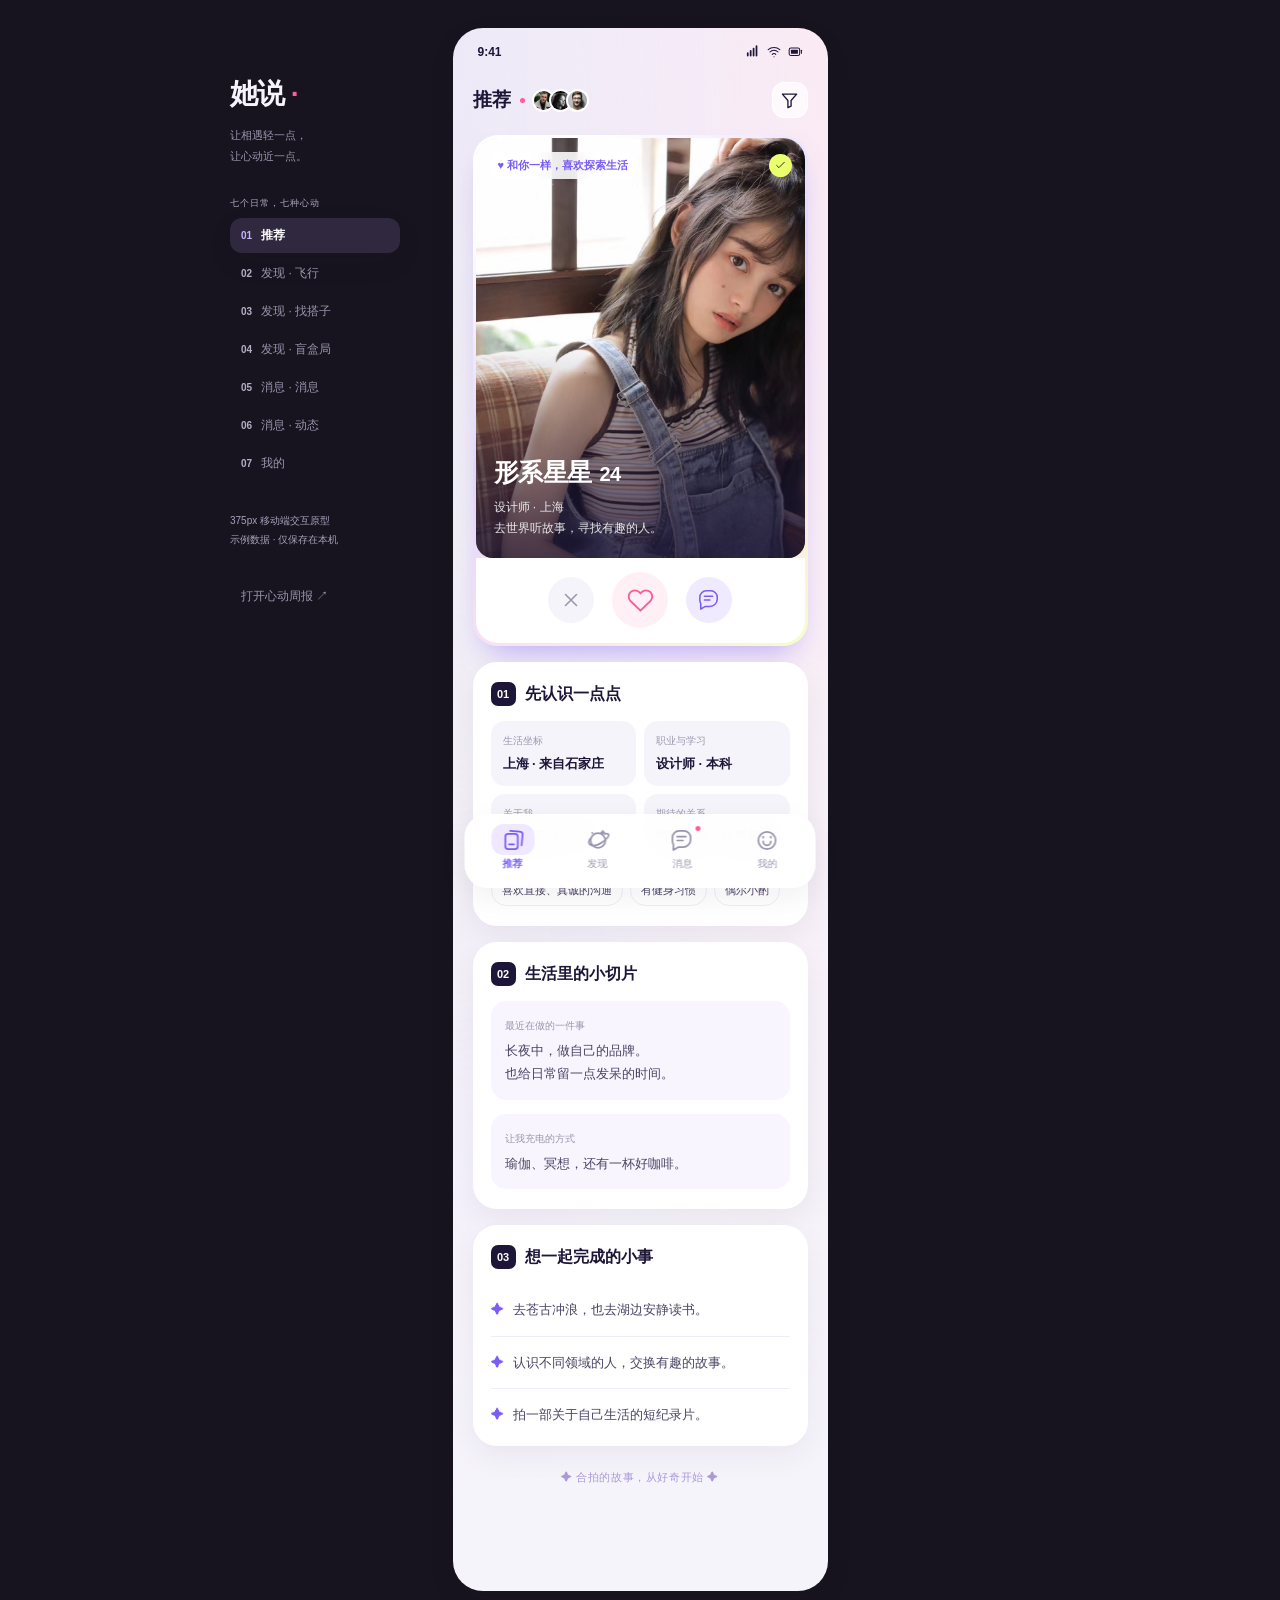
==== index.html @ 9993cf1d "Publish Tashuo mobile demo" ====
<!doctype html>
<html lang="zh-CN">
<head>
<meta charset="utf-8"><meta name="viewport" content="width=device-width, initial-scale=1, viewport-fit=cover"><meta name="theme-color" content="#f6f4fb"><meta name="description" content="她说：让相遇轻一点，让心动近一点。七个移动端页面交互原型。"><title>她说 · 推荐</title>
<style>
:root{--ink:#1d1638;--ink-2:#4a4363;--sub:#9a95ad;--line:#efedf5;--brand:#7b5cf5;--pink:#ff5c9a;--lemon:#eaff6e;--soft:#f6f4fb;--grad:linear-gradient(120deg,#7b5cf5 0%,#b45cf0 45%,#ff5c9a 100%);--number:"SF Pro Display","Helvetica Neue","Avenir Next",sans-serif;--shadow:0 10px 30px rgba(29,22,56,.06)}
*{box-sizing:border-box}[hidden]{display:none!important}html{scroll-behavior:smooth}body{margin:0;background:#17141f;color:var(--ink);font-family:-apple-system,BlinkMacSystemFont,"PingFang SC",sans-serif;-webkit-font-smoothing:antialiased}button,a,input,textarea,select{-webkit-tap-highlight-color:transparent}button,input,textarea,select{font:inherit}button,a{touch-action:manipulation}button{cursor:pointer;color:inherit}button{border:0;background:none;padding:0}a{color:inherit;text-decoration:none}button:focus-visible,a:focus-visible,summary:focus-visible{outline:3px solid #bdaaff;outline-offset:4px}input:focus,textarea:focus,select:focus{outline:2px solid #cabbff;outline-offset:2px}svg{display:block}.icon{width:22px;height:22px;fill:none;stroke:currentColor;stroke-width:1.7;stroke-linecap:round;stroke-linejoin:round;flex-shrink:0}.phone{position:relative;width:100%;max-width:375px;min-height:100dvh;margin:auto;background:radial-gradient(ellipse at 0 0,#e9dfff99,transparent 360px),radial-gradient(ellipse at 100% 2%,#ffe0eb80,transparent 340px),radial-gradient(ellipse at 0 260px,#f3ffca59,transparent 240px),var(--soft);padding-bottom:100px;overflow:clip}.statusbar{display:flex;justify-content:space-between;padding:17px 25px 12px;align-items:center;font:700 12px var(--number)}.status-icons{display:flex;align-items:center;gap:5px}.status-icons .icon{width:16px;height:14px;stroke-width:1.8}.topbar{min-height:64px;display:flex;align-items:center;justify-content:space-between;padding:7px 20px 13px;gap:12px}.top-title{font-size:19px;font-weight:800;display:flex;gap:9px;align-items:center}.top-title .dot{width:5px;height:5px;background:var(--pink);border-radius:50%}.icon-button{display:grid;place-items:center;flex:0 0 36px;width:36px;height:36px;background:#ffffffb3;border:1px solid white;border-radius:12px}.icon-button .icon{width:19px;height:19px}.avatar-stack{display:flex;margin-left:4px}.avatar-stack .photo{width:23px;height:23px;border:2px solid white;border-radius:50%;margin-left:-6px}.photo{display:block;overflow:hidden;flex-shrink:0;background:#eee8f6}.photo>svg{width:100%;height:100%}.section{margin:0 20px 16px;background:#fff;border-radius:24px;padding:20px 18px;box-shadow:var(--shadow)}.section.flush{padding:0;overflow:hidden}.small-title{font-size:13px;font-weight:700;margin:0}.section-title{font-size:19px;line-height:1.4;font-weight:800;margin:0}.body-text{font-size:14px;line-height:1.8;color:var(--ink-2);margin:0}.muted{color:var(--sub)}.subtext{font-size:12px;line-height:1.7;color:var(--sub);margin:5px 0 0}.tiny{font-size:11px;color:var(--sub);line-height:1.6}.row{display:flex;align-items:center;gap:10px}.between{display:flex;align-items:center;justify-content:space-between;gap:10px}.vstack{display:flex;flex-direction:column;gap:8px}.grow{flex:1;min-width:0}.pill{display:inline-flex;align-items:center;gap:5px;font-size:11px;line-height:1.5;border-radius:20px;padding:5px 9px;background:#f0eaff;color:var(--brand);white-space:nowrap}.pill.pink{color:#dc508c;background:#fff0f6}.pill.lemon{background:var(--lemon);color:var(--ink);font-weight:700}.pill .icon{width:12px;height:12px}.white-pill{color:white;background:#ffffff30;border:1px solid #ffffff55;backdrop-filter:blur(12px)}.sticker{display:inline-block;transform:rotate(-3deg);padding:8px 11px;background:var(--lemon);border-radius:12px;font-size:14px;font-weight:800;box-shadow:2px 3px 0 var(--ink)}.sticker b{color:var(--brand);margin-right:4px}.grad-text{background:var(--grad);background-clip:text;-webkit-background-clip:text;color:transparent}.primary{display:flex;align-items:center;justify-content:center;gap:8px;background:var(--ink);color:white;border-radius:28px;font-size:14px;font-weight:700;padding:14px 18px;min-height:48px;width:100%}.primary .icon{width:18px;height:18px}.secondary{display:flex;align-items:center;justify-content:center;gap:6px;border-radius:24px;background:var(--soft);padding:11px 15px;font-size:12px;font-weight:700;min-height:40px}.secondary.purple{color:var(--brand);background:#f0eaff}.text-action{font-size:12px;color:var(--brand);font-weight:700;display:inline-flex;align-items:center;gap:4px}.text-action .icon{width:14px;height:14px}.closing{text-align:center;color:#aa98d9;font-size:11px;letter-spacing:.6px;margin:24px 20px 6px}.bottom-nav{position:fixed;bottom:0;left:50%;transform:translateX(-50%);width:min(100%,375px);z-index:20;display:flex;align-items:center;background:#fffffff2;backdrop-filter:blur(18px);border-top:1px solid #ffffff;box-shadow:0 10px 30px rgba(29,22,56,.06);padding:9px 12px max(14px,env(safe-area-inset-bottom));height:80px}.nav-item{position:relative;flex:1;display:flex;flex-direction:column;align-items:center;gap:5px;font-size:10px;color:var(--sub);padding:6px 8px}.nav-item .icon{width:23px;height:23px;stroke-width:1.8}.nav-item.active{color:var(--brand);font-weight:700}.nav-item.active:before{content:"";position:absolute;width:43px;height:31px;top:1px;border-radius:12px;background:#efe8ff;z-index:-1}.nav-item .notification{position:absolute;right:24px;top:3px;width:5px;height:5px;background:var(--pink);border-radius:50%}.tabs{display:flex;gap:23px;align-items:center}.tab{position:relative;color:var(--sub);font-size:17px;font-weight:700;padding:9px 0 13px;white-space:nowrap}.tab.active{color:var(--ink);font-weight:800}.tab.active:after{content:"";position:absolute;bottom:4px;left:50%;transform:translateX(-50%);height:3px;width:15px;background:var(--brand);border-radius:5px}.intro-copy{padding:4px 20px 20px}.intro-copy h1{font-size:26px;line-height:1.5;letter-spacing:-.6px;margin:0;font-weight:800}.intro-copy p{font-size:12px;line-height:1.7;color:var(--sub);margin:8px 0 0}.num{font-family:var(--number);font-weight:900;letter-spacing:-1px}.section-heading{display:flex;gap:9px;align-items:center;margin-bottom:15px}.number{font:800 11px/24px var(--number);width:25px;height:24px;background:var(--ink);border-radius:7px;color:#fff;text-align:center}.section-heading h2{font-size:16px;font-weight:800;margin:0}.chips{display:flex;flex-wrap:wrap;gap:7px}.chip{font-size:11px;color:var(--ink-2);border:1px solid var(--line);border-radius:20px;padding:7px 10px;background:#fff}.chip.active{background:var(--ink);color:#fff;border-color:var(--ink)}.chips.filter{margin:0 20px 16px;flex-wrap:nowrap}.chips.filter .chip{flex:1;text-align:center;padding:8px 7px}.labeled-divider{height:1px;background:var(--line);margin:17px 0}.rail{display:none}.empty{padding:30px 14px;text-align:center;color:var(--sub);font-size:13px;line-height:1.8}.toast{position:fixed;bottom:100px;left:50%;transform:translateX(-50%);background:var(--ink);color:#fff;border-radius:22px;padding:12px 20px;font-size:12px;max-width:330px;z-index:100;box-shadow:var(--shadow)}
/* 推荐 */
.recommend-card{padding:3px;margin:0 20px 16px;border-radius:25px;background:linear-gradient(145deg,#fff 12%,#e0d5ff 45%,#ffe4ee 75%,#f4ffc6);box-shadow:0 16px 30px -14px rgba(123,92,245,.55)}.recommend-photo{position:relative;height:420px;border-radius:22px 22px 17px 17px;overflow:hidden}.recommend-photo>.photo{width:100%;height:100%}.recommend-photo:after{content:"";position:absolute;inset:48% 0 0;background:linear-gradient(transparent,rgba(29,22,56,.78));pointer-events:none}.photo-labels{position:absolute;top:14px;left:13px;right:13px;display:flex;align-items:center;justify-content:space-between;z-index:1}.photo-labels .pill{background:#ffffffd9;color:var(--brand);backdrop-filter:blur(12px);font-weight:700}.photo-labels .verified{display:grid;place-items:center;width:23px;height:23px;background:var(--lemon);color:var(--ink);border-radius:50%}.verified .icon{width:13px;height:13px}.recommend-info{position:absolute;left:18px;right:18px;bottom:18px;z-index:1;color:#fff}.recommend-info h1{font-size:25px;line-height:1.4;margin:0 0 7px;font-weight:800;letter-spacing:-.5px}.recommend-info h1 small{font:700 20px var(--number);margin-left:8px}.recommend-info p{font-size:12px;line-height:1.8;margin:0;color:#ffffffe0}.recommend-actions{padding:14px 22px 15px;background:#fff;border-radius:0 0 22px 22px;display:flex;justify-content:center;align-items:center;gap:18px}.round-action{width:46px;height:46px;display:grid;place-items:center;border-radius:50%;background:var(--soft);color:var(--sub)}.round-action.heart{width:56px;height:56px;background:#fff0f6;color:var(--pink)}.round-action.heart .icon{width:27px;height:27px}.round-action.like{background:#f0eaff;color:var(--brand)}.round-action[aria-pressed=true]{background:var(--pink);color:#fff}.facts{display:grid;grid-template-columns:repeat(2,1fr);gap:8px}.fact{background:var(--soft);border-radius:14px;padding:13px 12px}.fact label{display:block;color:var(--sub);font-size:10px;margin-bottom:6px}.fact strong{font-size:13px;font-weight:700}.tags-block{margin-top:16px}.prompt-line{margin-top:14px;padding:14px;border-radius:15px;background:#f8f5ff}.prompt-line small{font-size:10px;color:var(--sub)}.prompt-line p{font-size:13px;line-height:1.8;color:var(--ink-2);margin:6px 0 0}.wish{padding:14px 0;border-bottom:1px solid var(--line);font-size:13px;color:var(--ink-2);display:flex;gap:9px;line-height:1.8}.wish:last-child{border:0;padding-bottom:0}.wish>span{color:var(--brand)}
/* 飞行 */
.flight-intro{padding-top:8px}.flight-intro .sticker{font-size:12px;padding:7px 10px;margin-bottom:17px}.flight-stage{position:relative;height:330px;margin:0 20px 18px;border-radius:26px;overflow:hidden;background:radial-gradient(at 50% 35%,#fff8,transparent 60%),linear-gradient(135deg,#eeebff,#f9f0f8 65%,#f2f7e6)}.flight-map{position:absolute;inset:0;width:100%;height:100%;opacity:.8}.flight-stage:after{content:"";position:absolute;inset:0;background:linear-gradient(transparent 70%,#f5f0fb);pointer-events:none}.map-caption{position:absolute;bottom:12px;left:15px;font-size:9px;letter-spacing:1px;color:#b3a6c8;z-index:1}.orbit{position:absolute;width:220px;height:220px;border-radius:50%;border:1px solid #fff;left:50%;top:50%;transform:translate(-50%,-50%)}.orbit.two{width:150px;height:150px;border:1px dashed #c5b6ec}.orbit.three{width:280px;height:280px;border-color:#ffffff7d}.plane-center{position:absolute;left:50%;top:50%;transform:translate(-50%,-50%) rotate(-9deg);width:66px;height:66px;border-radius:22px;background:white;box-shadow:var(--shadow);display:grid;place-items:center;color:var(--brand);z-index:2}.plane-center .icon{width:32px;height:32px;stroke-width:1.5}.map-person{position:absolute;z-index:3;display:flex;align-items:center;gap:6px;background:#ffffffe6;border:2px solid #fff;border-radius:30px;padding:3px 10px 3px 3px;box-shadow:var(--shadow)}.map-person .photo{width:35px;height:35px;border-radius:50%}.map-person span{font-size:10px;color:var(--ink-2)}.map-person.one{top:42px;left:29px;transform:rotate(-5deg)}.map-person.two{right:16px;top:128px;transform:rotate(4deg)}.map-person.three{left:25px;bottom:45px;transform:rotate(-3deg)}.cloud{position:absolute;width:75px;height:26px;border-radius:50%;background:#ffffff70;filter:blur(8px)}.flight-invite{padding:20px}.flight-invite .route{display:flex;align-items:center;justify-content:space-between;margin-bottom:17px}.route small{display:block;font-size:10px;color:var(--sub);margin-bottom:6px}.route strong{font-size:14px;font-weight:700}.route>.icon{color:#b6a2e1;width:29px;height:29px}.flight-note{text-align:center;font-size:10px;color:var(--sub);margin-top:11px}.flight-stage.flying .orbit{animation:radar 1.6s infinite}.flight-stage.flying .plane-center{animation:float 1s infinite alternate}.inline-icon{background:#f1ecff;border-radius:13px;width:40px;height:40px;display:grid;place-items:center;color:var(--brand);flex-shrink:0}.inline-icon .icon{width:21px;height:21px}
/* 搭子与动态 */
.mini-filter{margin:0 20px 20px;display:flex;align-items:center;justify-content:space-between}.segmented{background:#eae5f2;padding:3px;display:flex;gap:2px;border-radius:11px}.segmented button{font-size:11px;color:var(--sub);padding:6px 13px;border-radius:8px}.segmented button.active{background:white;color:var(--ink);font-weight:700}.post-header{display:flex;align-items:center;gap:9px}.avatar{width:36px;height:36px;border-radius:12px}.post-header strong{display:block;font-size:13px;line-height:1.5;font-weight:700}.post-header small{font-size:10px;color:var(--sub);line-height:1.6}.more{color:var(--sub);padding:7px;letter-spacing:2px;font-size:15px}.post-title{font-size:15px;line-height:1.7;font-weight:800;margin:17px 0 8px;letter-spacing:-.1px}.post-copy{font-size:13px;line-height:1.8;color:var(--ink-2);margin:0 0 13px}.post-visual{width:100%;height:231px;border-radius:17px;overflow:hidden;position:relative;background:#eee}.post-visual>.photo{height:100%;width:100%}.post-visual .pill{position:absolute;left:11px;top:11px;background:#ffffffde;color:var(--ink-2);font-size:10px;backdrop-filter:blur(10px)}.post-meta{display:flex;align-items:center;gap:6px;margin-top:13px;font-size:10px;color:var(--sub)}.post-meta .icon{width:12px;height:12px}.post-actions{display:flex;align-items:center;gap:13px;margin-top:15px;padding-top:13px;border-top:1px solid var(--line)}.post-actions .location{font-size:10px;color:var(--sub);display:flex;align-items:center;gap:4px;margin-right:auto}.post-actions .icon{width:18px;height:18px}.post-actions button{display:flex;align-items:center;gap:4px;color:var(--sub);font-size:11px;min-height:27px}.post-actions button[aria-pressed=true]{color:var(--pink)}.post-actions .contact{color:var(--brand);background:#f0eaff;padding:7px 11px;border-radius:18px;font-size:11px}.floating-add{position:fixed;bottom:97px;margin-left:299px;width:46px;height:46px;z-index:15;background:var(--ink);color:white;border-radius:17px;box-shadow:var(--shadow);display:grid;place-items:center}.floating-add .icon{width:23px;height:23px}.quote-visual{height:150px;border-radius:17px;position:relative;overflow:hidden;padding:22px;background:linear-gradient(135deg,#f2edff,#fff3f7)}.quote-visual .quote{font:900 55px/.8 Georgia,serif;color:#d6c5fb}.quote-visual p{font-size:18px;font-weight:700;line-height:1.8;margin:5px 0;color:var(--ink)}.quote-visual .small-star{position:absolute;right:22px;bottom:20px;color:var(--pink);font-size:24px}.moment-photo{height:338px}.moment-body .post-copy{margin:15px 0 13px}.moment-header{padding:0 0 6px}.moment-caption{font-size:12px;line-height:1.8;color:var(--ink-2);margin:15px 0 0}.comment-box{padding:10px 12px;background:var(--soft);border-radius:12px;margin-top:9px;font-size:12px;line-height:1.7;color:var(--ink-2)}.comment-box strong{color:var(--brand)}
/* 盲盒局 */
.eyebrow{font-size:11px;font-weight:700;color:var(--brand);letter-spacing:1px;margin:0 0 9px}.event-enrolled{position:relative;margin-top:9px}.event-enrolled .sticker{position:absolute;right:13px;top:-11px;font-size:12px;padding:7px 10px;transform:rotate(4deg)}.event-heading{display:flex;gap:12px;align-items:center}.event-icon{display:grid;place-items:center;width:49px;height:53px;flex-shrink:0;border-radius:16px;background:#f3ecff;color:var(--brand)}.event-icon.pink{color:var(--pink);background:#fff0f6}.event-icon .icon{width:27px;height:27px;stroke-width:1.5}.event-date{font-size:11px;color:var(--sub);margin-bottom:5px}.event-name{font-size:17px;font-weight:800;line-height:1.5;margin:0}.event-location{font-size:12px;color:var(--ink-2);line-height:1.7;margin:14px 0 11px}.event-members{display:flex;align-items:center;gap:9px}.event-members .avatar-stack .photo{height:24px;width:24px}.event-members small{font-size:10px;color:var(--sub)}.event-enrolled .primary{margin-top:18px}.event-detail{font-size:11px;line-height:1.8;color:var(--sub);margin:13px 0 0}.event-card .between{margin-top:16px}.event-card .secondary{padding:8px 15px;min-height:34px}.event-card .pill{font-size:10px}.event-preview{display:flex;gap:8px;margin:17px 0 0}.event-preview span{display:inline-block;font-size:10px;background:var(--soft);border-radius:7px;padding:6px 7px;color:var(--sub)}.block-label{margin:24px 20px 16px}.block-label h2{font-size:16px;margin:0;font-weight:800}.city-button{font-size:11px;display:flex;align-items:center;gap:4px;background:white;border-radius:20px;padding:8px 10px}.city-button .icon{width:13px;height:13px}
/* 消息 */
.answer-section{padding-bottom:18px}.answer-rail{display:flex;align-items:flex-start;overflow-x:auto;gap:10px;padding-top:16px;scrollbar-width:none}.answer-tile{display:flex;flex-direction:column;align-items:stretch;width:83px;flex:0 0 83px;text-align:left}.answer-photo{display:block;position:relative;width:83px;height:89px;padding:0;border-radius:18px;overflow:hidden;background:var(--soft)}.answer-photo>.photo{width:100%;height:100%;border:0;border-radius:18px}.answer-tile strong{font-size:11px;display:block;text-align:center;margin-top:9px}.answer-tile small{display:block;font-size:9px;text-align:center;color:var(--sub);margin-top:5px}.answer-tile.wait .answer-photo{background:var(--soft);height:89px;display:grid;place-items:center;color:#ac9acb}.answer-tile.wait .icon{width:28px;height:28px}.answer-tile.wait small{font-size:9px}.likes-banner{display:flex;align-items:center;gap:10px;padding:16px 14px;margin:0 20px 20px;border-radius:20px;background:#fff1f6}.likes-art{position:relative;width:41px;height:41px;background:white;border-radius:14px;color:var(--pink);display:grid;place-items:center}.likes-art .icon{width:23px;height:23px;fill:#ff5c9a20}.likes-banner strong{font-size:13px;display:block}.likes-banner p{font-size:10px;line-height:1.7;color:#b08099;margin:4px 0 0}.likes-banner .text-action{font-size:11px;flex-shrink:0}.message-list{padding:0 15px 5px}.list-heading{padding:18px 3px 9px}.search-field{display:flex;gap:8px;align-items:center;padding:10px 11px;background:var(--soft);border-radius:12px;margin:10px 3px}.search-field .icon{width:16px;height:16px;color:var(--sub)}.search-field input{min-width:0;width:100%;border:0;background:none;font-size:12px;color:var(--ink)}.message-row{display:flex;align-items:center;gap:11px;text-align:left;width:100%;padding:14px 3px;border-bottom:1px solid var(--line)}.message-row:last-child{border-bottom:0}.message-row>.photo{width:45px;height:45px;border-radius:15px}.message-row strong{font-size:14px;font-weight:700;display:flex;align-items:center;gap:6px}.message-row .official{font-size:9px;padding:1px 4px;border:1px solid #d6caeb;border-radius:4px;color:var(--brand);font-weight:400}.message-row p{font-size:11px;color:var(--sub);margin:7px 0 0;text-overflow:ellipsis;white-space:nowrap;overflow:hidden;line-height:1.6}.message-time{align-self:flex-start;font-size:9px;color:#b5aec3;padding-top:3px;min-width:32px;text-align:right}.message-time .unread{display:block;width:6px;height:6px;background:var(--pink);border-radius:50%;margin:12px 3px 0 auto}.official-avatar{width:45px;height:45px;border-radius:15px;display:grid;place-items:center;color:var(--brand);background:#f0eaff;font-size:25px;flex-shrink:0}.message-search-actions{display:flex;gap:12px;color:var(--sub)}.message-search-actions .icon{width:16px;height:16px}
/* 我的 */
.profile-top{position:relative;text-align:center;padding:11px 20px 27px}.profile-picture{position:relative;width:112px;height:112px;margin:0 auto 20px}.profile-picture .photo{position:absolute;inset:8px;width:96px;height:96px;border-radius:50%;border:3px solid white}.profile-ring{position:absolute;inset:0;width:112px;height:112px;transform:rotate(-90deg)}.profile-complete{position:absolute;left:50%;bottom:-5px;transform:translateX(-50%);font:700 10px var(--number);padding:5px 9px;border-radius:15px;background:var(--lemon);white-space:nowrap;border:2px solid #f6f4fb}.profile-top h1{font-size:22px;font-weight:800;letter-spacing:-.4px;margin:0;line-height:1.5}.profile-top .subtext{margin-top:7px;font-size:11px}.profile-edit{display:flex;justify-content:center;gap:9px;margin-top:17px}.profile-edit .secondary{background:white;font-size:11px;min-height:34px;padding:9px 15px}.profile-edit .icon{width:13px;height:13px;color:var(--brand)}.profile-stats{display:flex;justify-content:space-around;padding:18px 3px}.profile-stats button{flex:1;border-right:1px solid var(--line)}.profile-stats button:last-child{border:0}.profile-stats strong{display:block;font:900 25px/1.2 var(--number);letter-spacing:-.8px}.profile-stats span{display:block;font-size:10px;color:var(--sub);margin-top:7px}.membership{padding:20px;background:linear-gradient(125deg,#efe8ff,#fff1f6);border-radius:19px;position:relative}.membership h2{font-size:17px;font-weight:800;line-height:1.5;margin:0 0 7px}.membership p{font-size:11px;color:#9785b2;margin:0;line-height:1.7}.membership .text-action{margin-top:14px;color:var(--ink);font-size:11px}.membership .corner-heart{position:absolute;right:16px;bottom:18px;font-size:37px;color:#e9c4e0;transform:rotate(10deg)}.weekly{position:relative;display:flex;align-items:center;gap:17px}.weekly-score{font:900 52px/1 var(--number);letter-spacing:-3px}.weekly strong{font-size:14px;display:block}.weekly p{font-size:11px;line-height:1.8;color:var(--sub);margin:5px 0}.weekly .text-action{font-size:11px;margin-top:6px}.menu-row{padding:14px 0;display:flex;align-items:center;gap:10px;width:100%;border-bottom:1px solid var(--line);text-align:left}.menu-row:last-child{border:0;padding-bottom:2px}.menu-row:first-child{padding-top:2px}.menu-row>.icon{width:17px;height:17px;color:var(--brand)}.menu-row strong{font-size:13px;font-weight:600}.menu-row small{margin-left:auto;color:var(--sub);font-size:10px}.menu-row .chevron{width:14px;height:14px;color:#c1b8ce;margin-left:auto}.menu-row small+.chevron{margin-left:0}.publish-prompt{display:flex;gap:12px;align-items:center}.publish-prompt p{font-size:11px;color:var(--sub);line-height:1.8;margin:5px 0 0}.publish-prompt .secondary{font-size:11px;white-space:nowrap}.setting-link .icon{color:var(--sub)}
/* 弹层 */
.dialog{border:0;padding:0;border-radius:26px 26px 0 0;width:min(100%,375px);max-width:375px;max-height:85dvh;margin:auto auto 0;background:#fff;color:var(--ink);box-shadow:var(--shadow);overflow-x:hidden}.dialog::backdrop{background:#1d16384d;backdrop-filter:blur(4px)}.sheet-handle{width:32px;height:4px;border-radius:4px;background:var(--line);margin:10px auto 8px}.sheet-head{display:flex;justify-content:space-between;align-items:center;padding:10px 22px 16px}.sheet-head h2{font-size:19px;font-weight:800;margin:0}.sheet-head button{width:27px;height:27px;background:var(--soft);border-radius:50%;display:grid;place-items:center}.sheet-head .icon{width:15px;height:15px;color:var(--sub)}.sheet-body{padding:0 22px 27px}.sheet-body p{font-size:13px;line-height:1.8;color:var(--ink-2)}.sheet-body h3{font-size:15px;margin:17px 0 9px}.sheet-body .primary{margin-top:20px}.field{display:block;margin-top:15px;font-size:12px;font-weight:700}.field input,.field select,.field textarea{display:block;width:100%;border:1px solid var(--line);border-radius:12px;padding:12px;font-size:13px;font-weight:400;margin-top:8px;background:var(--soft);color:var(--ink)}.field textarea{resize:vertical;min-height:100px;line-height:1.7}.sheet-profile{display:flex;gap:13px;align-items:center;padding:7px 0 17px}.sheet-profile .photo{width:66px;height:80px;border-radius:17px}.sheet-profile strong{font-size:18px}.sheet-profile .subtext{font-size:11px}.seat{padding:25px;text-align:center;background:#f4efff;border-radius:20px}.seat strong{display:block;color:var(--brand);font:900 47px var(--number);letter-spacing:-2px;margin:9px 0}.locked-preview{position:relative;background:var(--soft);border-radius:17px;overflow:hidden;padding:17px;margin:17px 0}.locked-preview .blur-content{filter:blur(5px);user-select:none;pointer-events:none}.unlock-strip{position:absolute;inset:0;display:flex;align-items:flex-end;justify-content:center;padding:17px;background:linear-gradient(transparent,#fbf9ffeb 65%);font-size:12px;font-weight:700;color:var(--brand)}.chat-messages{display:flex;flex-direction:column;gap:12px;max-height:42dvh;min-height:120px;overflow-y:auto;padding:10px 0 17px}.chat-bubble{align-self:flex-start;max-width:90%;background:var(--soft);padding:11px 14px;border-radius:4px 16px 16px 16px;font-size:13px;line-height:1.8}.chat-bubble.me{align-self:flex-end;background:#efe7ff;color:var(--brand);border-radius:16px 4px 16px 16px}.compose-row{display:flex;gap:8px;border-top:1px solid var(--line);padding-top:15px}.compose-row input{min-width:0;flex:1;border:1px solid var(--line);background:var(--soft);border-radius:20px;padding:10px 13px;font-size:12px}.compose-row button{background:var(--ink);color:white;border-radius:20px;padding:10px 15px;font-size:12px}.event-sheet-facts{display:grid;gap:9px;background:var(--soft);padding:15px;border-radius:15px;margin:15px 0}.event-sheet-facts span{font-size:12px;color:var(--ink-2);line-height:1.7}.checkline{display:flex;align-items:center;gap:8px;margin-top:14px;font-size:12px;color:var(--ink-2)}.checkline input{accent-color:var(--brand);width:16px;height:16px}.button-row{display:flex;gap:8px}.button-row>*{flex:1}.dialog .photo{isolation:isolate}.demo-caption{text-align:center;font-size:10px;color:#b5adc5;margin-top:19px}.reveal{animation:reveal .3s ease both}@keyframes reveal{from{opacity:.4;transform:translateY(5px)}to{opacity:1;transform:translateY(0)}}@keyframes float{to{transform:translate(-50%,-60%) rotate(-2deg)}}@keyframes radar{50%{opacity:.3;scale:1.06}}@media(min-width:950px){.rail{display:block;position:fixed;top:75px;left:calc(50% - 410px);width:170px}.rail-brand{font-size:28px;font-weight:800;letter-spacing:-1px;margin:0 0 12px}.rail-brand span{color:var(--pink)}.rail>p{font-size:11px;color:var(--sub);line-height:1.9;margin-bottom:30px}.rail small{display:block;font-size:9px;letter-spacing:1px;color:#b2a8c1;margin:18px 0 8px}.rail a{display:flex;align-items:center;gap:9px;padding:9px 11px;border-radius:12px;font-size:12px;color:var(--sub);margin:3px 0}.rail a span{font:700 10px var(--number);color:#b6aec5}.rail a.active{background:#fff;color:var(--ink);font-weight:700;box-shadow:var(--shadow)}.rail a.active span{color:var(--brand)}.rail .rail-note{font-size:10px;margin-top:30px;line-height:1.9;color:#aaa0ba}.phone{margin-top:28px;margin-bottom:28px;min-height:calc(100dvh - 56px);border-radius:30px;box-shadow:var(--shadow)}.bottom-nav{bottom:12px;border-radius:23px;width:351px;height:74px;padding:7px 6px 10px}.floating-add{bottom:103px}.dialog{margin:auto;border-radius:26px;max-height:85dvh}.toast{bottom:106px}}
@media(max-width:374px){.tabs{gap:18px}.tab{font-size:16px}.photo-labels .pill{font-size:10px}.recommend-info h1{font-size:23px}.intro-copy h1{font-size:24px}.floating-add{margin-left:calc(100% - 76px)}.profile-top h1{font-size:20px}.event-preview{gap:5px}.event-preview span{font-size:9px}}@media(prefers-reduced-motion:reduce){html{scroll-behavior:auto}*,*:before,*:after{animation:none!important;transition:none!important}}
@media(min-width:950px){.rail{color:#f7f3fc}.rail a.active{background:#30283e;color:#fff}.rail a.active span{color:#c7b6ff}}
</style>
</head>
<body>
<aside class="rail" aria-label="全部页面"><h1 class="rail-brand">她说<span> ·</span></h1><p>让相遇轻一点，<br>让心动近一点。</p><small>七个日常，七种心动</small><div id="page-index"></div><p class="rail-note">375px 移动端交互原型<br>示例数据 · 仅保存在本机</p><a href="weekly.html">打开心动周报 ↗</a></aside>
<div class="phone"><div class="statusbar" aria-hidden="true"><span>9:41</span><div class="status-icons" id="status-icons"></div></div><main id="screen"></main><nav id="bottom-nav" class="bottom-nav" aria-label="主导航"></nav></div>
<dialog class="dialog" id="dialog" aria-labelledby="sheet-title"><div class="sheet-handle"></div><div class="sheet-head"><h2 id="sheet-title"></h2><button type="button" data-close aria-label="关闭弹层"></button></div><div class="sheet-body" id="sheet-body"></div></dialog><div id="toast-region" role="status" aria-live="polite"></div>
<script>
/* Source screenshots remain intact. SVG viewBoxes frame photo regions as page layout. */
const ASSETS = {"recommend":{"width":1500,"height":6928,"uri":"assets/recommend.png"},"buddy":{"width":1125,"height":2436,"uri":"assets/buddy.png"},"messages":{"width":1500,"height":3248,"uri":"assets/messages.png"},"me":{"width":1500,"height":3248,"uri":"assets/me.png"}};
const $=s=>document.querySelector(s),$$=s=>[...document.querySelectorAll(s)];
const paths={heart:'<path d="M20.8 4.6a5.5 5.5 0 0 0-7.8 0L12 5.7l-1.1-1.1a5.5 5.5 0 0 0-7.8 7.8L12 21l8.8-8.6a5.5 5.5 0 0 0 0-7.8Z"/>',cards:'<rect x="4" y="5" width="13" height="16" rx="3"/><path d="m9 2 10 .7a3 3 0 0 1 3 3L21 17M8 16h5"/>',planet:'<circle cx="12" cy="12" r="7.7"/><path d="M4 10C-1 17 7 20 16 14s9-10 3-9M6 4l.2.2M17 2v3m-1.5-1.5h3"/>',chat:'<path d="M21 11a8 8 0 0 1-8 8H8l-5 3v-6a8 8 0 0 1-1-4V9a7 7 0 0 1 7-7h5a7 7 0 0 1 7 7Z"/><path d="M7 8h9M7 12h6"/>',smile:'<circle cx="12" cy="12" r="9"/><path d="M8 13a4 4 0 0 0 8 0M8 8v1M16 8v1"/>',filter:'<path d="M3 4h18l-7 8v7l-4 2v-9Z"/>',chevron:'<path d="m9 5 7 7-7 7"/>',down:'<path d="m6 9 6 6 6-6"/>',close:'<path d="m6 6 12 12M6 18 18 6"/>',plus:'<path d="M12 4v16M4 12h16"/>',plane:'<path d="m22 2-6.5 20-4.8-8.7L2 8.5Z"/><path d="m22 2-11.3 11.3"/>',clock:'<circle cx="12" cy="12" r="9"/><path d="M12 7v5l3 2"/>',pin:'<path d="M19 10c0 5-7 11-7 11S5 15 5 10a7 7 0 1 1 14 0Z"/><circle cx="12" cy="10" r="2.3"/>',check:'<path d="m5 12 4 4L19 6"/>',spark:'<path d="m12 2 2.5 7.5L22 12l-7.5 2.5L12 22l-2.5-7.5L2 12l7.5-2.5Z"/>',search:'<circle cx="10.5" cy="10.5" r="6.5"/><path d="m16 16 5 5"/>',sort:'<path d="M3 6h12M3 12h9M3 18h6M18 4v16m-3-3 3 3 3-3"/>',bell:'<path d="M18 8a6 6 0 0 0-12 0c0 7-3 7-3 9h18c0-2-3-2-3-9M10 21h4"/>',edit:'<path d="m15 4 5 5M4 20l5-1L21 7a2 2 0 0 0-5-5L4 14Z"/>',shield:'<path d="m12 2 8 3v6c0 6-8 11-8 11S4 17 4 11V5Z"/><path d="m8 11 3 3 5-6"/>',settings:'<path d="m9 3-1 3-3 1-2 4 2 2v4l4 2 3-1 3 1 4-2v-4l2-2-2-4-3-1-1-3Z"/><circle cx="12" cy="11" r="3"/>',bag:'<rect x="4" y="6" width="16" height="15" rx="3"/><path d="M8 6V4a4 4 0 0 1 8 0v2M8 11v1M16 11v1"/>',glass:'<path d="m3 4 9 10 9-10ZM12 14v7M7 21h10M7 8h10"/>',fork:'<path d="M5 2v7a3 3 0 0 0 6 0V2M8 2v20M19 2c-5 4-5 10 0 10V2Zm0 10v10"/>',bookmark:'<path d="M5 3h14v19l-7-5-7 5Z"/>',lock:'<rect x="5" y="10" width="14" height="12" rx="3"/><path d="M8 10V6a4 4 0 0 1 8 0v4M12 15v2"/>',sun:'<circle cx="12" cy="12" r="4"/><path d="M12 1v2M12 21v2M1 12h2M21 12h2M4 4l2 2M18 18l2 2M4 20l2-2M18 6l2-2"/>',wifi:'<path d="M2 8a15 15 0 0 1 20 0M5 12a10 10 0 0 1 14 0M9 16a4 4 0 0 1 6 0M12 20h.01"/>',battery:'<rect x="2" y="5" width="18" height="13" rx="3"/><path d="M23 9v5"/><rect x="5" y="8" width="12" height="7" rx="1" fill="currentColor" stroke="none"/>',signal:'<path d="M3 18v-4M8 18V10M13 18V6M18 18V2" stroke-width="3"/>',send:'<path d="m22 2-7 20-4-9-9-4Zm0 0L11 13"/>'};
function icon(name,cls=''){return `<svg class="icon ${cls}" viewBox="0 0 24 24" aria-hidden="true">${paths[name]||paths.spark}</svg>`}
function photo(key,cls='',label='人物示例照片'){const crops={xing:['recommend','125 430 1020 1630'],xingFace:['recommend','460 740 580 580'],sea:['buddy','94 1081 457 541'],seaFace:['buddy','245 1140 220 220'],owner:['me','554 554 390 390'],alan:['buddy','92 474 102 102'],rain:['messages','90 1791 220 220'],dico:['messages','90 2108 220 220'],miki:['messages','90 2424 220 220'],jennie:['messages','90 2741 220 220']};let [source,box]=crops[key]||crops.owner,a=ASSETS[source];return `<span class="photo ${cls}"><svg viewBox="${box}" role="img" aria-label="${label}" preserveAspectRatio="xMidYMid slice"><image href="${a.uri}" width="${a.width}" height="${a.height}"/></svg></span>`}
function stack(){return `<span class="avatar-stack">${photo('alan')}${photo('dico')}${photo('miki')}</span>`}
function heading(num,title){return `<div class="section-heading"><span class="number">${num}</span><h2>${title}</h2></div>`}
function more(){return `<button class="more" data-action="more" aria-label="更多操作">···</button>`}
function intro(title,copy){return `<div class="intro-copy"><h1>${title}</h1><p>${copy}</p></div>`}
function topbar(main,action=''){return `<header class="topbar">${main}${action}</header>`}
function discoveryTabs(active){return topbar(`<div class="tabs" role="tablist" aria-label="发现"><a role="tab" aria-selected="${active==='flight'}" class="tab ${active==='flight'?'active':''}" href="#flight">飞行</a><a role="tab" aria-selected="${active==='buddies'}" class="tab ${active==='buddies'?'active':''}" href="#buddies">找搭子</a><a role="tab" aria-selected="${active==='events'}" class="tab ${active==='events'?'active':''}" href="#events">盲盒局</a></div>`,`<button class="icon-button" data-action="${active==='flight'?'history':active==='buddies'?'my-posts':'my-events'}" aria-label="${active==='flight'?'飞行记录':active==='buddies'?'我的搭子帖':'我的活动'}">${icon(active==='flight'?'clock':'bag')}</button>`)}
function messageTabs(active){return topbar(`<div class="tabs" role="tablist" aria-label="消息"><a role="tab" aria-selected="${active==='messages'}" class="tab ${active==='messages'?'active':''}" href="#messages">消息</a><a role="tab" aria-selected="${active==='moments'}" class="tab ${active==='moments'?'active':''}" href="#moments">动态</a></div>`,`<button class="icon-button" data-action="${active==='messages'?'notification':'publish-moment'}" aria-label="${active==='messages'?'通知设置':'发布动态'}">${icon(active==='messages'?'bell':'edit')}</button>`)}
function loadState(){try{return JSON.parse(localStorage.getItem('tashuo-prototype-v1'))||{}}catch{return {}}}
const saved=loadState(),state={route:'recommend',buddyFilter:'全部',buddyScope:'推荐',liked:new Set(saved.liked||[]),eventJoined:new Set(saved.events||['wine']),checkedIn:!!saved.checkedIn,profile:{name:'卖女孩的小火柴',bio:'把平凡的日子，过得有点好玩。',...saved.profile},posts:saved.posts||[],moments:saved.moments||[],chats:saved.chats||{},comments:saved.comments||{},history:saved.history||[],answer:saved.answer||'',search:'',messageFilter:'全部'};
function persist(){try{localStorage.setItem('tashuo-prototype-v1',JSON.stringify({liked:[...state.liked],events:[...state.eventJoined],checkedIn:state.checkedIn,profile:state.profile,posts:state.posts,moments:state.moments,chats:state.chats,comments:state.comments,history:state.history,answer:state.answer}))}catch{}}
function preference(index,fallback){try{return JSON.parse(localStorage.getItem('tashuo-preferences'))?.[index]??fallback}catch{return fallback}}
const escapeHTML=x=>String(x).replace(/[&<>"']/g,c=>({'&':'&amp;','<':'&lt;','>':'&gt;','"':'&quot;',"'":'&#39;'}[c]));
const routes=[['recommend','推荐'],['flight','发现 · 飞行'],['buddies','发现 · 找搭子'],['events','发现 · 盲盒局'],['messages','消息 · 消息'],['moments','消息 · 动态'],['me','我的']];
function recommendation(){let liked=state.liked.has('xing');return topbar(`<div class="top-title">推荐<span class="dot"></span>${stack()}</div>`,`<button class="icon-button" data-action="filter" aria-label="筛选推荐">${icon('filter')}</button>`)+`<article class="recommend-card"><div class="recommend-photo">${photo('xing','','形系星星的示例照片')}<div class="photo-labels"><span class="pill">♥ 和你一样，喜欢探索生活</span><span class="verified" aria-label="已实名认证">${icon('check')}</span></div><div class="recommend-info"><h1>形系星星<small>24</small></h1><p>设计师 · 上海</p><p>去世界听故事，寻找有趣的人。</p></div></div><div class="recommend-actions"><button class="round-action" data-action="next" aria-label="看看下一位">${icon('close')}</button><button class="round-action heart" data-action="like-profile" aria-label="${liked?'取消喜欢':'喜欢形系星星'}" aria-pressed="${liked}">${icon('heart')}</button><button class="round-action like" data-action="start-chat" data-name="形系星星" aria-label="和形系星星聊聊">${icon('chat')}</button></div></article><section class="section">${heading('01','先认识一点点')}<div class="facts"><div class="fact"><label>生活坐标</label><strong>上海 · 来自石家庄</strong></div><div class="fact"><label>职业与学习</label><strong>设计师 · 本科</strong></div><div class="fact"><label>关于我</label><strong>天蝎座 · 160cm</strong></div><div class="fact"><label>期待的关系</label><strong>慢慢认识，认真相处</strong></div></div><div class="chips tags-block"><span class="chip">喜欢直接、真诚的沟通</span><span class="chip">有健身习惯</span><span class="chip">偶尔小酌</span></div></section><section class="section">${heading('02','生活里的小切片')}<div class="prompt-line"><small>最近在做的一件事</small><p>长夜中，做自己的品牌。<br>也给日常留一点发呆的时间。</p></div><div class="prompt-line"><small>让我充电的方式</small><p>瑜伽、冥想，还有一杯好咖啡。</p></div></section><section class="section">${heading('03','想一起完成的小事')}<div class="wish"><span>✦</span>去苍古冲浪，也去湖边安静读书。</div><div class="wish"><span>✦</span>认识不同领域的人，交换有趣的故事。</div><div class="wish"><span>✦</span>拍一部关于自己生活的短纪录片。</div></section><p class="closing">✦ 合拍的故事，从好奇开始 ✦</p>`}
function flight(){return discoveryTabs('flight')+`<div class="intro-copy flight-intro"><span class="sticker"><b>#</b>把相遇交给一点点偶然</span><h1>换个坐标，<br>遇见同频的 TA<span style="color:var(--pink)">。</span></h1><p>不必想好开场白，带着好奇出发就好。</p></div><div class="flight-stage" id="flight-stage"><svg class="flight-map" viewBox="0 0 335 330" aria-hidden="true"><path d="m-30 111 42-17 22 11 21-33 29 4 10-23 24 8 17-25 36 19 22 35 24-2 13 21 39-9 40 31-14 36 27 25-29 13 9 31-45 11-16 31-37-13-12 28-29-19-26 9-20-23-36-3-17-30-34-10Z" fill="#e0d8f3" stroke="white" stroke-width="1.4"/><path d="m50 104 19 33-9 34 31 19m3-114 26 44-10 35 35 30 13 48m-135-60 37-2 19 27-9 46m75-50 49-22 36 19 29-9m-32-73-12 45 15 23-8 34" fill="none" stroke="white" stroke-width="1"/><path d="M23 266Q120 285 173 141t154-41" fill="none" stroke="#bda9eb" stroke-width="1.3" stroke-dasharray="4 6"/><circle cx="173" cy="141" r="3" fill="#a891dc"/></svg><div class="orbit three"></div><div class="orbit"></div><div class="orbit two"></div><div class="cloud" style="left:30px;top:80px"></div><div class="cloud" style="right:12px;bottom:40px"></div><div class="plane-center">${icon('plane')}</div><div class="map-person one">${photo('rain')}<span>北京 · 喜欢散步</span></div><div class="map-person two">${photo('alan')}<span>杭州 · 也爱看展</span></div><div class="map-person three">${photo('jennie')}<span>成都 · 咖啡搭子</span></div><small class="map-caption">相遇地图 · 示意</small></div><section class="section flight-invite"><div class="route"><div><small>从这里出发</small><strong>上海</strong></div>${icon('plane')}<div style="text-align:right"><small>下一站</small><strong>一点未知的惊喜</strong></div></div><button class="primary" data-action="fly" id="fly-button">${icon('plane')}开启一次相遇</button><p class="flight-note">用一个小问题，交换彼此的日常。</p></section><p class="closing">✦ 世界很大，相遇可以很轻 ✦</p>`}
const buddyData=[{id:'art',name:'无事啊',photo:'alan',when:'2 小时前',category:'看展',title:'周六，去看一场没有攻略的展',text:'想找个同样喜欢慢慢逛展的搭子。看完一起喝杯咖啡，交换一个最喜欢的作品。',location:'上海 · 西岸',tag:'周六 14:00',image:true,likes:8},{id:'walk',name:'一颗橘子',photo:'seaFace',when:'4 小时前',category:'散步',title:'傍晚去江边，把一周的风吹一吹',text:'从徐汇滨江出发，不赶路、不打卡。一起散步，聊聊这一周的小开心。',location:'上海 · 徐汇',tag:'周日 17:00',likes:12},{id:'coffee',name:'Jennie',photo:'jennie',when:'昨天',category:'咖啡',title:'找一家小咖啡馆，各看各的书',text:'有时不用一直说话，安静地待在一起也很好。欢迎带上你最近喜欢的书。',location:'杭州 · 西湖',tag:'周末午后',likes:5}];
function buddyCard(p,own=false){let liked=state.liked.has('buddy-'+p.id);return `<article class="section buddy-post"><div class="post-header">${photo(p.photo,'avatar')}<div class="grow"><strong>${escapeHTML(p.name)}</strong><small>${p.when} · ${own?'我的搭子帖':'想找个同频的搭子'}</small></div>${more()}</div><h2 class="post-title">${escapeHTML(p.title)}</h2><p class="post-copy">${escapeHTML(p.text)}</p>${p.image?`<div class="post-visual">${photo('sea','','旅行与海边的示例照片')}<span class="pill">${icon('spark')}一起把周末过得有趣</span></div>`:`<div class="quote-visual"><span class="quote">“</span><p>${p.category==='咖啡'?'各看各的书，<br>也算一起过周末。':'没有目的地，<br>也可以一起出发。'}</p><span class="small-star">✦</span></div>`}<div class="post-meta"><span class="pill">${escapeHTML(p.category)}</span><span class="pill pink">${escapeHTML(p.tag)}</span></div><div class="post-actions"><span class="location">${icon('pin')}${escapeHTML(p.location)}</span><button data-action="like-post" data-id="${p.id}" aria-label="喜欢这条搭子帖" aria-pressed="${liked}">${icon('heart')}<span>${p.likes+(liked?1:0)}</span></button><button class="contact" data-action="start-chat" data-name="${escapeHTML(p.name)}">聊聊看 ${icon('chat')}</button></div></article>`}
function buddies(){const all=[...state.posts,...buddyData].filter(p=>(state.buddyFilter==='全部'||p.category===state.buddyFilter)&&(state.buddyScope!=='同城'||p.location.includes('上海')));return discoveryTabs('buddies')+intro('把喜欢的事，<br>变成一起的事。','找个搭子，给平常的一天加一点期待。')+`<div class="mini-filter"><div class="segmented" aria-label="搭子范围">${['推荐','同城'].map(x=>`<button data-action="scope" data-value="${x}" class="${state.buddyScope===x?'active':''}" aria-pressed="${state.buddyScope===x}">${x}</button>`).join('')}</div><span class="tiny">${iconInlinePin()} 上海</span></div><div class="chips filter" aria-label="搭子类别">${['全部','看展','散步','咖啡','运动'].map(x=>`<button class="chip ${state.buddyFilter===x?'active':''}" data-action="buddy-filter" data-value="${x}" aria-pressed="${state.buddyFilter===x}">${x}</button>`).join('')}</div>${all.length?all.map(p=>buddyCard(p,!!p.own)).join(''):`<section class="section"><div class="empty">这里还在等一位发起人。<br>试着写下你想一起做的小事。</div><button class="primary" data-action="publish-buddy">发布我的搭子邀请</button></section>`}<button class="floating-add" data-action="publish-buddy" aria-label="发布搭子邀请">${icon('plus')}</button><p class="closing">✦ 有人和你，喜欢同一件小事 ✦</p>`}
function iconInlinePin(){return '<span aria-hidden="true" style="color:var(--brand)">·</span>'}
const eventData=[{id:'wine',title:'周五微醺盲盒',kind:'glass',date:'10 月 23 日 · 周五 19:00',location:'上海 · 徐汇的一间小酒馆',category:'创意行业交流',copy:'一杯低度酒，一个轻松的问题，认识几位生活半径之外的新朋友。',tags:['6 人小桌','轻松聊天','主持人引导']},{id:'dinner',title:'周末盲盒饭局',kind:'fork',date:'10 月 24 日 · 周六 18:30',location:'上海 · 静安的一间小餐厅',category:'今晚聊点新鲜的',copy:'把“今天吃什么”，变成“今天认识谁”。从一道喜欢的菜开始聊起。',tags:['6 人小桌','一起吃饭','轻松破冰']},{id:'coffee-event',title:'午后咖啡盲盒',kind:'sun',date:'10 月 25 日 · 周日 14:00',location:'上海 · 长宁的一间咖啡馆',category:'周末充电计划',copy:'带着一个最近的小发现，交换彼此的生活灵感。',tags:['4 人小桌','咖啡与甜点','兴趣交换']}];
function eventCard(e,enrolled=false){return `<article class="section ${enrolled?'event-enrolled':'event-card'}">${enrolled?(e.id==='wine'?'<span class="sticker">期待见面</span>':'')+'<p class="eyebrow">我的下一场相遇</p>':''}<div class="event-heading"><span class="event-icon ${e.kind==='glass'?'pink':''}">${icon(e.kind)}</span><div class="grow"><div class="event-date">${e.date}</div><h2 class="event-name">${e.title}</h2></div></div><p class="event-location">${e.location}</p><div class="event-members">${stack()}<small>${enrolled?'同桌伙伴，见面时慢慢认识':'和不同生活的人，交换故事'}</small></div>${enrolled?`<button class="primary" data-action="check-in" data-id="${e.id}">${state.checkedIn?'查看我的座位':'签到，解锁我的座位'}${icon('chevron')}</button><p class="flight-note">${state.checkedIn?'A 桌 · 03 号位，期待听见你的故事':'不必擅长社交，做自己就很好。'}</p>`:`<div class="event-preview">${e.tags.map(x=>`<span>${x}</span>`).join('')}</div><div class="between"><span class="pill">${e.category}</span><button class="secondary purple" data-action="event-detail" data-id="${e.id}">了解这场 ${icon('chevron')}</button></div>`}</article>`}
function events(){let enrolled=eventData.filter(e=>state.eventJoined.has(e.id));let available=eventData.filter(e=>!state.eventJoined.has(e.id));return discoveryTabs('events')+intro('打开生活的盲盒，<br>收下一场新相遇。','有好吃的，有好聊的，也有一点小惊喜。')+enrolled.map(e=>eventCard(e,true)).join('')+`<div class="block-label between"><h2>下一场，想试试什么？</h2><button class="city-button" data-action="city">${icon('pin')} 上海 ${icon('down')}</button></div>`+(available.length?available.map(e=>eventCard(e)).join(''):`<section class="section"><p class="body-text">你已经收下了这周的相遇。带着好奇去见面吧。</p></section>`)+`<p class="closing">✦ 好故事，留一个座位给你 ✦</p>`}
const conversations=[{name:'小她',official:true,text:'你的本周心动周报，已经准备好啦。',time:'09:41',unread:true},{name:'雨水一盒',photo:'rain',text:'你说的那家小店，我也一直想去。',time:'09:32',unread:true},{name:'dico',photo:'dico',text:'周末去看看？我可以先找找路线。',time:'昨天'},{name:'米奇真好奇',photo:'miki',text:'分享一首今天循环的歌。',time:'昨天'},{name:'Jennie',photo:'jennie',text:'谢谢你的推荐，咖啡真的很好喝。',time:'周二'}];
function messageRows(){let list=conversations.filter(p=>(!state.search||p.name.toLowerCase().includes(state.search.toLowerCase())||p.text.includes(state.search))&&(state.messageFilter!=='未读'||p.unread));return list.length?list.map(p=>`<button class="message-row" data-action="${p.official?'official':'start-chat'}" data-name="${p.name}">${p.official?'<span class="official-avatar">✦</span>':photo(p.photo)}<span class="grow"><strong>${p.name}${p.official?'<span class="official">官方</span>':''}</strong><p>${escapeHTML(state.chats[p.name]?.at(-1)?.text||p.text)}</p></span><span class="message-time">${p.time}${p.unread?'<span class="unread" aria-label="未读"></span>':''}</span></button>`).join(''):'<div class="empty">还没有找到这段对话。<br>试着换个名字或关键词。</div>'}
function messages(){return messageTabs('messages')+`<section class="section answer-section"><div class="between"><div><h2 class="section-title" style="font-size:16px">从一个小问题开始</h2><p class="subtext">回答彼此，认识真实的一点点。</p></div><span class="pill pink">2 条待回应</span></div><div class="answer-rail"><button class="answer-tile wait" data-action="my-answer"><span class="answer-photo">${icon(state.answer?'check':'clock')}</span><strong>${state.answer?'我的回答':'我的问题'}</strong><small>${state.answer?'有故事，慢慢说':'等一个同频答案'}</small></button><button class="answer-tile" data-action="answer" data-name="雨水一盒"><span class="answer-photo">${photo('rain')}</span><strong>雨水一盒</strong><small>周末的小快乐是？</small></button><button class="answer-tile" data-action="answer" data-name="dico"><span class="answer-photo">${photo('dico')}</span><strong>dico</strong><small>想去哪里走走？</small></button></div></section><div class="likes-banner"><span class="likes-art">${icon('heart')}</span><div class="grow"><strong>又收到了 3 份喜欢</strong><p>有人被你的真实与有趣打动了。</p></div><button class="text-action" data-action="likes">看看 ${icon('chevron')}</button></div><section class="section message-list"><div class="list-heading between"><h2 class="small-title">${state.messageFilter==='未读'?'未读消息':'全部消息'}</h2><div class="message-search-actions"><button data-action="search" aria-label="搜索消息">${icon('search')}</button><button data-action="message-filter" aria-label="筛选消息">${icon('sort')}</button></div></div><div class="search-field" id="search-field" ${state.search?'':'hidden'}>${icon('search')}<input id="message-search" placeholder="找一个人，或一句话" aria-label="搜索对话" value="${escapeHTML(state.search)}"></div><div id="message-rows">${messageRows()}</div></section><p class="closing">✦ 每一句认真回应，都在靠近 ✦</p>`}
const momentData=[{id:'sea-day',name:'一颗橘子',photo:'seaFace',when:'25 分钟前',text:'在海边，给自己放个小假。风吹过来的时候，烦恼也轻了一点。',tag:'旅行的意义',image:true,likes:12},{id:'daily',name:'无事啊',photo:'alan',when:'1 小时前',text:'最近的小发现：走一条不熟悉的路，会遇见一家很好的小店。',tag:'日常碎片',likes:6}];
function momentCard(p){let liked=state.liked.has('moment-'+p.id);return `<article class="section moment-body"><div class="post-header moment-header">${photo(p.photo,'avatar')}<div class="grow"><strong>${escapeHTML(p.name)}</strong><small>${p.when}</small></div>${more()}</div><p class="post-copy" style="margin-top:14px">${escapeHTML(p.text)}</p>${p.image?`<div class="post-visual moment-photo">${photo('sea','','在海边享受假日的示例照片')}<span class="pill">${icon('sun')}生活切片</span></div>`:`<div class="quote-visual"><span class="quote">“</span><p>${p.own?'把小小的开心，<br>留在这里。':'绕一点路，<br>也会收获新的风景。'}</p><span class="small-star">✦</span></div>`}<div class="post-actions"><span class="location" style="color:var(--brand)"># ${escapeHTML(p.tag)}</span><button data-action="like-moment" data-id="${p.id}" aria-label="喜欢这条动态" aria-pressed="${liked}">${icon('heart')}<span>${p.likes+(liked?1:0)}</span></button><button data-action="comment" data-id="${p.id}" aria-label="评论动态">${icon('chat')}</button></div>${p.id==='sea-day'?'<div class="comment-box"><strong>雨水一盒：</strong>隔着屏幕也感受到好天气了。</div>':''}${(state.comments[p.id]||[]).map(text=>`<div class="comment-box"><strong>我：</strong>${escapeHTML(text)}</div>`).join('')}</article>`}
function moments(){return messageTabs('moments')+`<div class="mini-filter"><p class="subtext" style="margin:0">朋友们的日常，有一点可爱。</p><span class="pill lemon">今日小确幸</span></div>`+[...state.moments,...momentData].map(momentCard).join('')+`<button class="floating-add" data-action="publish-moment" aria-label="发布一条动态">${icon('plus')}</button><p class="closing">✦ 平常日子，也值得被看见 ✦</p>`}
function me(){return topbar('<div class="top-title">我的小宇宙</div>',`<button class="icon-button" data-action="settings" aria-label="设置">${icon('settings')}</button>`)+`<section class="profile-top"><div class="profile-picture">${photo('owner','','用户示例头像')}<svg class="profile-ring" viewBox="0 0 112 112" aria-hidden="true"><circle cx="56" cy="56" r="52" fill="none" stroke="#e6def5" stroke-width="3"/><circle cx="56" cy="56" r="52" fill="none" stroke="#7b5cf5" stroke-width="3" stroke-linecap="round" stroke-dasharray="278 327"/></svg><span class="profile-complete">资料已完成 85%</span></div><h1>${escapeHTML(state.profile.name)}</h1><p class="subtext">${escapeHTML(state.profile.bio)}</p><div class="profile-edit"><button class="secondary" data-action="edit-profile">${icon('edit')}编辑资料</button><button class="secondary" data-action="verification">${icon('shield')}我的认证</button></div></section><section class="section profile-stats"><button data-action="liked-list"><strong>12</strong><span>我喜欢的</span></button><button data-action="likes"><strong style="color:var(--pink)">26</strong><span>喜欢我的</span></button><button data-action="friends"><strong>6</strong><span>新朋友</span></button></section><section class="section" style="padding:12px"><div class="membership"><h2>让每一次心动，<br>看得更清晰。</h2><p>专属筛选，更多认识彼此的可能。</p><button class="text-action" data-action="membership">看看会员专属体验 ${icon('chevron')}</button><span class="corner-heart" aria-hidden="true">♥</span></div></section><section class="section"><div class="weekly"><span class="weekly-score grad-text">88</span><div class="grow"><strong>本周心动周报</strong><p>你的每一次认真，都有被记住。</p><a class="text-action" href="weekly.html">收下这周的小进展 ${icon('chevron')}</a></div><span style="align-self:flex-start;color:var(--pink);font-size:16px">✦</span></div></section><section class="section"><div class="publish-prompt"><span class="inline-icon">${icon('edit')}</span><div class="grow"><strong class="small-title">分享生活的一个小片段</strong><p>让 TA 从日常里，慢慢认识你。</p></div><button class="secondary purple" data-action="publish-moment">去分享</button></div></section><section class="section"><button class="menu-row" data-action="my-events">${icon('bag')}<strong>我的活动</strong><small>${state.eventJoined.size} 场期待</small>${icon('chevron','chevron')}</button><button class="menu-row" data-action="liked-list">${icon('bookmark')}<strong>心动收藏</strong><small>留住有趣的人</small>${icon('chevron','chevron')}</button><button class="menu-row" data-action="story">${icon('heart')}<strong>记录我们的故事</strong><small>小小的开始，也值得</small>${icon('chevron','chevron')}</button><button class="menu-row setting-link" data-action="settings">${icon('settings')}<strong>设置与帮助</strong>${icon('chevron','chevron')}</button></section><p class="closing">✦ 先喜欢自己，再去拥抱相遇 ✦</p>`}
const renderers={recommend:recommendation,flight,buddies,events,messages,moments,me};
function render(scroll=false){$('#screen').innerHTML=renderers[state.route]();$('#screen').className='reveal';const active=['flight','buddies','events'].includes(state.route)?'flight':state.route==='moments'?'messages':state.route;$('#bottom-nav').innerHTML=[['recommend','cards','推荐'],['flight','planet','发现'],['messages','chat','消息'],['me','smile','我的']].map(([id,i,name])=>`<a class="nav-item ${active===id?'active':''}" ${active===id?'aria-current="page"':''} href="#${id}">${icon(i)}${id==='messages'?'<span class="notification"></span>':''}<span>${name}</span></a>`).join('');$('#page-index').innerHTML=routes.map(([id,name],i)=>`<a class="${id===state.route?'active':''}" href="#${id}" ${id===state.route?'aria-current="page"':''}><span>0${i+1}</span>${name}</a>`).join('');document.title='她说 · '+routes.find(x=>x[0]===state.route)[1];if(scroll)window.scrollTo({top:0,behavior:'instant'})}
function route(){const id=location.hash.slice(1);state.route=renderers[id]?id:'recommend';state.search='';render(true)}
function toast(msg){clearTimeout(toast.timer);$('#toast-region').innerHTML=`<div class="toast">${escapeHTML(msg)}</div>`;toast.timer=setTimeout(()=>$('#toast-region').innerHTML='',2800)}
function openSheet(title,body){if($('#dialog').open)$('#dialog').close();$('#sheet-title').textContent=title;$('#sheet-body').innerHTML=body;$('#dialog').showModal()}
function closeSheet(){$('#dialog').close()}
function openChat(name){if(!state.chats[name])state.chats[name]=[{text:name==='形系星星'?'你好呀，很高兴认识你。最近有什么有趣的小发现吗？':conversations.find(p=>p.name===name)?.text||'你好呀，我们都喜欢看展，想听听你最近的小发现。',me:false}];const list=()=>state.chats[name].map(m=>`<div class="chat-bubble ${m.me?'me':''}">${escapeHTML(m.text)}</div>`).join('');openSheet(name,`<p class="tiny" style="margin-top:0">一句具体的好奇，就是很好的开场。</p><div class="chat-messages" id="chat-messages">${list()}</div><form class="compose-row" id="chat-form"><input name="message" aria-label="聊天内容" placeholder="分享一个今天的小发现…" maxlength="200" required autocomplete="off"><button type="submit">发送</button></form><p class="demo-caption">演示对话，仅保存在本机</p>`);$('#chat-form').onsubmit=e=>{e.preventDefault();const input=e.target.elements.message,text=input.value.trim();if(!text)return;state.chats[name].push({text,me:true});persist();$('#chat-messages').innerHTML=list();input.value='';$('#chat-messages').scrollTop=$('#chat-messages').scrollHeight;conversations.forEach(p=>{if(p.name===name)p.unread=false})}}
function publish(kind){const buddy=kind==='buddy';openSheet(buddy?'发起一个搭子邀请':'留住一个生活切片',`<p style="margin:0">${buddy?'不必想得很完整，一件想一起做的小事就够了。':'不用特别精彩，真实的日常就很可爱。'}</p><form id="publish-form">${buddy?'<label class="field">想一起做什么<input name="title" placeholder="比如：周六去看一场摄影展" maxlength="28" required></label><label class="field">找什么搭子<select name="category"><option>看展</option><option>散步</option><option>咖啡</option><option>运动</option></select></label>':''}<label class="field">${buddy?'说得具体一点':'今天想分享什么'}<textarea name="text" placeholder="${buddy?'什么时候、在哪里，有什么小期待？':'写下一个让你记住的小瞬间…'}" maxlength="280" required></textarea></label><button class="primary" type="submit">${buddy?'发布搭子邀请':'发布我的小日常'}</button><p class="demo-caption">交互演示，内容仅保存在本机</p></form>`);$('#publish-form').onsubmit=e=>{e.preventDefault();const fd=new FormData(e.target),text=fd.get('text').trim();if(!text)return;const id='local-'+Date.now();if(buddy){const title=fd.get('title').trim();if(!title)return;state.posts.unshift({id,name:state.profile.name,photo:'owner',when:'刚刚',category:fd.get('category'),title,text,location:'上海',tag:'时间一起商量',likes:0,own:true});state.buddyFilter='全部';state.buddyScope='推荐'}else state.moments.unshift({id,name:state.profile.name,photo:'owner',when:'刚刚',text,tag:'日常碎片',likes:0,own:true});persist();closeSheet();location.hash=buddy?'buddies':'moments';render();toast(buddy?'邀请已发布，等一份同频回应':'小日常已留下 ♥')}}
function showEvent(id){const e=eventData.find(x=>x.id===id);if(!e)return;openSheet(e.title,`<div class="row"><span class="event-icon ${e.kind==='glass'?'pink':''}">${icon(e.kind)}</span><div><span class="pill">${e.category}</span><p class="subtext">一场有主持人引导的轻松相遇</p></div></div><div class="event-sheet-facts"><span>${e.date}</span><span>${e.location}</span><span>${e.tags.join(' · ')}</span></div><p>${e.copy}</p><button class="primary" data-action="join-event" data-id="${id}">${state.eventJoined.has(id)?'已报名，期待见面':'收下这场相遇'}</button><p class="demo-caption">报名为本地演示，不产生真实预订或付款</p>`)}
function like(id,button){if(state.liked.has(id))state.liked.delete(id);else state.liked.add(id);persist();button?.setAttribute('aria-pressed',state.liked.has(id));return state.liked.has(id)}
function likes(){openSheet('有人喜欢真实的你',`<p style="margin-top:0">又有 3 位 TA 对你有了好奇。属于你的相遇，会慢慢展开。</p><h3>TA 们也喜欢的事</h3><div class="chips"><span class="pill">看展</span><span class="pill pink">城市散步</span><span class="pill">独立咖啡馆</span></div><div class="locked-preview"><div class="blur-content">${photo('rain','avatar')}${photo('dico','avatar')}<p>一份真诚的喜欢，一段待开启的故事。</p></div><div class="unlock-strip">${icon('lock')} &nbsp;会员可查看完整心意</div></div><button class="primary" data-action="membership">了解会员体验</button><p class="demo-caption">会员权益展示，不提供实际付费</p>`)}
function answer(name=''){openSheet(name?'回应 '+name:'从一个问题开始',`<div class="quote-visual" style="height:auto;min-height:115px"><span class="quote">“</span><p style="font-size:18px">${name==='dico'?'如果有一个空闲周末，<br>你最想去哪里走走？':'最近，有什么小事<br>让你觉得生活很可爱？'}</p></div><form id="answer-form"><label class="field">你的答案<textarea name="answer" maxlength="200" placeholder="比如：下班路上，碰见一只不怕人的小猫…" required>${escapeHTML(state.answer)}</textarea></label><button class="primary" type="submit">留下我的回答</button><p class="demo-caption">演示回答，仅保存在本机</p></form>`);$('#answer-form').onsubmit=e=>{e.preventDefault();const text=e.target.elements.answer.value.trim();if(!text)return;state.answer=text;persist();closeSheet();render();toast('回答已留下，让同频的人慢慢看见')}}
let flightTimer;
document.addEventListener('click',e=>{const close=e.target.closest('[data-close]');if(close){closeSheet();return}const button=e.target.closest('[data-action]');if(!button)return;const action=button.dataset.action,id=button.dataset.id,name=button.dataset.name;
switch(action){
case'like-profile':{const yes=like('xing',button);button.setAttribute('aria-label',yes?'取消喜欢':'喜欢形系星星');toast(yes?'收下这份心动 ♥':'喜欢已取消');break}
case'next':openSheet('下一份好奇，慢慢来',`<p>今天先认真认识一位 TA。你也可以去发现页，遇见有相同兴趣的新朋友。</p><a class="primary" href="#buddies" data-close>去找同频搭子</a>`);break;
case'filter':openSheet('你期待怎样的相遇？',`<form id="filter-form"><label class="field">生活坐标<select><option>上海</option><option>不限城市</option></select></label><label class="field">共同兴趣<select><option>随心发现</option><option>看展与设计</option><option>咖啡与阅读</option><option>户外与运动</option></select></label><label class="checkline"><input type="checkbox" checked>优先看看已实名认证的 TA</label><button class="primary" type="submit">带着期待去认识</button></form>`);$('#filter-form').onsubmit=e=>{e.preventDefault();closeSheet();toast('偏好已记下，为你保留更多共同话题')};break;
case'start-chat':openChat(name);break;
case'fly':if(flightTimer)break;$('#flight-stage').classList.add('flying');button.disabled=true;button.textContent='正在遇见新的小宇宙…';flightTimer=setTimeout(()=>{flightTimer=null;const record={name:'阿哲',city:'杭州',time:'刚刚'};state.history.unshift(record);persist();if(state.route!=='flight'){toast('一份新的偶遇，已收进飞行记录');return}render();openSheet('相遇已抵达',`<div style="text-align:center;margin:5px 0 22px"><span class="sticker"><b>#</b>一次刚刚好的偶然</span></div><div class="sheet-profile">${photo('alan')}<div><strong>阿哲 <small style="font-size:14px">28</small></strong><p class="subtext">杭州 · 科技从业者</p><span class="pill">也喜欢周末看展</span></div></div><p>“我这里刚下过雨，空气里有桂花的味道。你那边呢？”</p><button class="primary" data-action="start-chat" data-name="阿哲">从一句你好开始</button><button class="secondary" style="width:100%;margin-top:9px" data-close>先把这份偶遇收好</button>`);},1400);break;
case'history':openSheet('收好的偶遇',state.history.length?state.history.map(x=>`<button class="message-row" data-action="start-chat" data-name="${x.name}">${photo('alan')}<span class="grow"><strong>${x.name}</strong><p>${x.city} · 周末也喜欢看展</p></span><span class="tiny">${x.time}</span></button>`).join(''):'<div class="empty">第一场偶遇还在路上。<br>带着一点好奇，轻轻出发。</div>');break;
case'buddy-filter':state.buddyFilter=button.dataset.value;render();break;
case'scope':state.buddyScope=button.dataset.value;render();break;
case'like-post':{const yes=like('buddy-'+id,button),p=[...buddyData,...state.posts].find(x=>x.id===id);button.querySelector('span').textContent=p.likes+(yes?1:0);break}
case'publish-buddy':publish('buddy');break;
case'publish-moment':publish('moment');break;
case'my-posts':openSheet('我的搭子邀请',state.posts.length?state.posts.map(p=>`<h3>${escapeHTML(p.title)}</h3><p>${escapeHTML(p.text)}</p>`).join(''):'<p>还没有发起邀请。试着从一杯咖啡、一次散步，或一场想看的展开始。</p><button class="primary" data-action="publish-buddy">写下我的第一个邀请</button>');break;
case'more':openSheet('让相遇更舒服',`<p>把你喜欢的生活留在眼前，也照顾好自己的节奏。</p><button class="secondary" style="width:100%" data-action="less-like-this">暂时少看这类内容</button><button class="secondary" style="width:100%;margin-top:10px" data-close>继续看看</button>`);break;
case'less-like-this':closeSheet();toast('已记下你的偏好');break;
case'event-detail':showEvent(id);break;
case'join-event':state.eventJoined.add(id);persist();closeSheet();render();toast('相遇已收下，期待见面 ♥');break;
case'check-in':state.checkedIn=true;persist();render();openSheet('你的座位，已经准备好',`<div class="seat"><span class="pill lemon">签到完成</span><strong>A · 03</strong><p>A 桌 · 03 号位</p></div><p>找到桌上的小卡片，试着和身旁的 TA 分享今天的一件小事。</p><button class="primary" data-close>带着好奇，入座吧</button><p class="demo-caption">演示签到，不关联真实活动</p>`);break;
case'my-events':openSheet('我的相遇日程',eventData.filter(x=>state.eventJoined.has(x.id)).map(x=>`<button class="message-row" data-action="event-detail" data-id="${x.id}"><span class="event-icon">${icon(x.kind)}</span><span class="grow"><strong>${x.title}</strong><p>${x.date}</p></span>${icon('chevron')}</button>`).join('')||'<p>下一场好故事，还在等你打开。</p>');break;
case'city':openSheet('下一场，在哪里见？',`<p>这一轮先从上海出发。其他城市的相遇也值得期待。</p><button class="primary" data-close>继续看看上海的活动</button>`);break;
case'search':$('#search-field').hidden=!$('#search-field').hidden;if(!$('#search-field').hidden)$('#message-search').focus();break;
case'message-filter':state.messageFilter=state.messageFilter==='全部'?'未读':'全部';render();toast(state.messageFilter==='未读'?'正在查看未读消息':'正在查看全部消息');break;
case'official':conversations[0].unread=false;openSheet('心动周报已送达',`<p>你的本周心动周报已准备好。</p><a class="primary" href="weekly.html">打开我的心动周报</a>`);break;
case'likes':likes();break;
case'answer':answer(name);break;
case'my-answer':answer();break;
case'like-moment':{const yes=like('moment-'+id,button),p=[...state.moments,...momentData].find(x=>x.id===id);button.querySelector('span').textContent=p.likes+(yes?1:0);break}
case'comment':openSheet('接住这份日常',`<form id="comment-form"><p style="margin-top:0">试着告诉 TA，哪个小细节打动了你。</p><label class="field">留一句回应<textarea name="comment" placeholder="比如：这片海好舒服，想知道是在哪里…" maxlength="200" required></textarea></label><button class="primary" type="submit">留下回应</button><p class="demo-caption">演示评论，仅保存在本机</p></form>`);$('#comment-form').onsubmit=e=>{e.preventDefault();const text=e.target.elements.comment.value.trim();if(!text)return;(state.comments[id]??=[]).push(text);persist();closeSheet();render();toast('认真回应，也是一种靠近')};break;
case'edit-profile':openSheet('更真实一点的你',`<form id="profile-form"><label class="field">昵称<input name="name" value="${escapeHTML(state.profile.name)}" maxlength="16" required></label><label class="field">一句话介绍自己<textarea name="bio" maxlength="60" required>${escapeHTML(state.profile.bio)}</textarea></label><button class="primary" type="submit">保存这份真实</button></form>`);$('#profile-form').onsubmit=e=>{e.preventDefault();const name=e.target.elements.name.value.trim(),bio=e.target.elements.bio.value.trim();if(!name||!bio)return;state.profile={name,bio};persist();closeSheet();render();toast('资料已保存，很高兴多认识你一点')};break;
case'verification':openSheet('多一点真实，多一点安心',`<div class="event-sheet-facts"><span>实名认证 <b style="color:var(--brand);float:right">已完成</b></span><span>学历认证 <b style="color:var(--brand);float:right">已完成</b></span><span>职业认证 <b style="color:var(--sub);float:right">按你的节奏来</b></span></div><p>真实地展示自己，给彼此一个安心认识的开始。</p><button class="primary" data-close>收好我的真实名片</button>`);break;
case'membership':openSheet('让心动，多一点清晰',`<p style="margin-top:0">在自己的节奏里，拥有更多认识彼此的选择。</p><div class="event-sheet-facts"><span>♥ 看见谁喜欢了你</span><span>✦ 根据共同兴趣，找到同频的 TA</span><span>♥ 收好更多心动，慢慢认识</span></div><div class="locked-preview"><h3 style="margin:0 0 10px">TA 们的真实心意</h3><div class="blur-content"><p>一个刚好也喜欢看展的人，想慢慢认识你。</p></div><div class="unlock-strip">完整心意，等你开启</div></div><p class="tiny">这是会员权益的视觉演示，暂未接入付费服务。</p><button class="primary" data-close>先按自己的节奏探索</button>`);break;
case'liked-list':openSheet('收好的小心动',`<div class="sheet-profile">${photo('xingFace')}<div><strong>形系星星 <small style="font-size:14px">24</small></strong><p class="subtext">设计师 · 也喜欢探索生活</p></div></div><button class="primary" data-action="start-chat" data-name="形系星星">从共同兴趣聊起</button>`);break;
case'friends':location.hash='messages';break;
case'story':openSheet('我们的故事，慢慢写',`<p>最初的一句你好，第一次一起散步，或一个记得很久的小细节，都值得留下。</p><form id="story-form"><label class="field">我想记住的一刻<textarea name="story" placeholder="故事从这里开始…" maxlength="500" required></textarea></label><button class="primary" type="submit">收好这个瞬间</button></form>`);$('#story-form').onsubmit=e=>{e.preventDefault();if(!e.target.elements.story.value.trim())return;try{localStorage.setItem('tashuo-story',e.target.elements.story.value.trim())}catch{}closeSheet();toast('这个瞬间，已经好好收下了')};break;
case'settings':case'notification':openSheet('照顾好自己的节奏',`<p style="margin-top:0">你可以决定，什么时候接住一条新消息。</p><label class="checkline"><input type="checkbox" ${preference(0,true)?'checked':''}>接收新消息提醒</label><label class="checkline"><input type="checkbox" ${preference(1,true)?'checked':''}>周报准备好时告诉我</label><label class="checkline"><input type="checkbox" ${preference(2,false)?'checked':''}>晚间安静一点</label><button class="primary" data-action="save-settings">保存我的偏好</button><p class="demo-caption">仅为原型内的偏好演示</p>`);break;
case'save-settings':try{localStorage.setItem('tashuo-preferences',JSON.stringify($$('#sheet-body input').map(x=>x.checked)))}catch{}closeSheet();toast('已收好你的偏好');break;
}
});
document.addEventListener('input',e=>{if(e.target.id==='message-search'){state.search=e.target.value;$('#message-rows').innerHTML=messageRows()}});
$('#dialog').addEventListener('click',e=>{if(e.target===$('#dialog')){const b=$('#dialog').getBoundingClientRect();if(e.clientX<b.left||e.clientX>b.right||e.clientY<b.top||e.clientY>b.bottom)closeSheet()}});
window.addEventListener('hashchange',()=>{if($('#dialog').open)closeSheet();route()});
$('#status-icons').innerHTML=icon('signal')+icon('wifi')+icon('battery');$('[data-close]').innerHTML=icon('close');route();
</script>
</body>
</html>
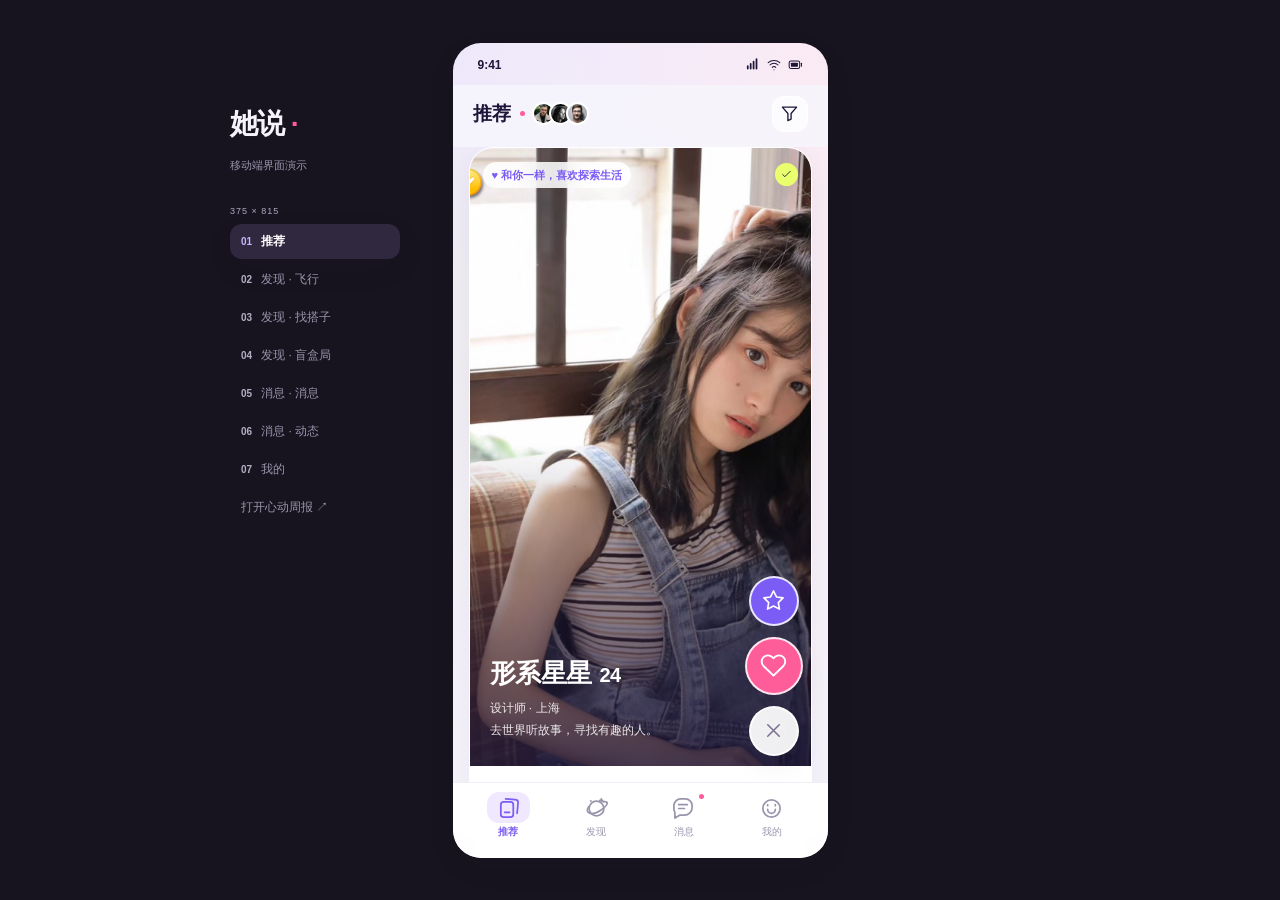
==== commit c1e2c076: "Refine fixed mobile frame and simplify page layouts" ====
--- a/index.html
+++ b/index.html
@@ -4,7 +4,7 @@
 <meta charset="utf-8"><meta name="viewport" content="width=device-width, initial-scale=1, viewport-fit=cover"><meta name="theme-color" content="#f6f4fb"><meta name="description" content="她说：让相遇轻一点，让心动近一点。七个移动端页面交互原型。"><title>她说 · 推荐</title>
 <style>
 :root{--ink:#1d1638;--ink-2:#4a4363;--sub:#9a95ad;--line:#efedf5;--brand:#7b5cf5;--pink:#ff5c9a;--lemon:#eaff6e;--soft:#f6f4fb;--grad:linear-gradient(120deg,#7b5cf5 0%,#b45cf0 45%,#ff5c9a 100%);--number:"SF Pro Display","Helvetica Neue","Avenir Next",sans-serif;--shadow:0 10px 30px rgba(29,22,56,.06)}
-*{box-sizing:border-box}[hidden]{display:none!important}html{scroll-behavior:smooth}body{margin:0;background:#17141f;color:var(--ink);font-family:-apple-system,BlinkMacSystemFont,"PingFang SC",sans-serif;-webkit-font-smoothing:antialiased}button,a,input,textarea,select{-webkit-tap-highlight-color:transparent}button,input,textarea,select{font:inherit}button,a{touch-action:manipulation}button{cursor:pointer;color:inherit}button{border:0;background:none;padding:0}a{color:inherit;text-decoration:none}button:focus-visible,a:focus-visible,summary:focus-visible{outline:3px solid #bdaaff;outline-offset:4px}input:focus,textarea:focus,select:focus{outline:2px solid #cabbff;outline-offset:2px}svg{display:block}.icon{width:22px;height:22px;fill:none;stroke:currentColor;stroke-width:1.7;stroke-linecap:round;stroke-linejoin:round;flex-shrink:0}.phone{position:relative;width:100%;max-width:375px;min-height:100dvh;margin:auto;background:radial-gradient(ellipse at 0 0,#e9dfff99,transparent 360px),radial-gradient(ellipse at 100% 2%,#ffe0eb80,transparent 340px),radial-gradient(ellipse at 0 260px,#f3ffca59,transparent 240px),var(--soft);padding-bottom:100px;overflow:clip}.statusbar{display:flex;justify-content:space-between;padding:17px 25px 12px;align-items:center;font:700 12px var(--number)}.status-icons{display:flex;align-items:center;gap:5px}.status-icons .icon{width:16px;height:14px;stroke-width:1.8}.topbar{min-height:64px;display:flex;align-items:center;justify-content:space-between;padding:7px 20px 13px;gap:12px}.top-title{font-size:19px;font-weight:800;display:flex;gap:9px;align-items:center}.top-title .dot{width:5px;height:5px;background:var(--pink);border-radius:50%}.icon-button{display:grid;place-items:center;flex:0 0 36px;width:36px;height:36px;background:#ffffffb3;border:1px solid white;border-radius:12px}.icon-button .icon{width:19px;height:19px}.avatar-stack{display:flex;margin-left:4px}.avatar-stack .photo{width:23px;height:23px;border:2px solid white;border-radius:50%;margin-left:-6px}.photo{display:block;overflow:hidden;flex-shrink:0;background:#eee8f6}.photo>svg{width:100%;height:100%}.section{margin:0 20px 16px;background:#fff;border-radius:24px;padding:20px 18px;box-shadow:var(--shadow)}.section.flush{padding:0;overflow:hidden}.small-title{font-size:13px;font-weight:700;margin:0}.section-title{font-size:19px;line-height:1.4;font-weight:800;margin:0}.body-text{font-size:14px;line-height:1.8;color:var(--ink-2);margin:0}.muted{color:var(--sub)}.subtext{font-size:12px;line-height:1.7;color:var(--sub);margin:5px 0 0}.tiny{font-size:11px;color:var(--sub);line-height:1.6}.row{display:flex;align-items:center;gap:10px}.between{display:flex;align-items:center;justify-content:space-between;gap:10px}.vstack{display:flex;flex-direction:column;gap:8px}.grow{flex:1;min-width:0}.pill{display:inline-flex;align-items:center;gap:5px;font-size:11px;line-height:1.5;border-radius:20px;padding:5px 9px;background:#f0eaff;color:var(--brand);white-space:nowrap}.pill.pink{color:#dc508c;background:#fff0f6}.pill.lemon{background:var(--lemon);color:var(--ink);font-weight:700}.pill .icon{width:12px;height:12px}.white-pill{color:white;background:#ffffff30;border:1px solid #ffffff55;backdrop-filter:blur(12px)}.sticker{display:inline-block;transform:rotate(-3deg);padding:8px 11px;background:var(--lemon);border-radius:12px;font-size:14px;font-weight:800;box-shadow:2px 3px 0 var(--ink)}.sticker b{color:var(--brand);margin-right:4px}.grad-text{background:var(--grad);background-clip:text;-webkit-background-clip:text;color:transparent}.primary{display:flex;align-items:center;justify-content:center;gap:8px;background:var(--ink);color:white;border-radius:28px;font-size:14px;font-weight:700;padding:14px 18px;min-height:48px;width:100%}.primary .icon{width:18px;height:18px}.secondary{display:flex;align-items:center;justify-content:center;gap:6px;border-radius:24px;background:var(--soft);padding:11px 15px;font-size:12px;font-weight:700;min-height:40px}.secondary.purple{color:var(--brand);background:#f0eaff}.text-action{font-size:12px;color:var(--brand);font-weight:700;display:inline-flex;align-items:center;gap:4px}.text-action .icon{width:14px;height:14px}.closing{text-align:center;color:#aa98d9;font-size:11px;letter-spacing:.6px;margin:24px 20px 6px}.bottom-nav{position:fixed;bottom:0;left:50%;transform:translateX(-50%);width:min(100%,375px);z-index:20;display:flex;align-items:center;background:#fffffff2;backdrop-filter:blur(18px);border-top:1px solid #ffffff;box-shadow:0 10px 30px rgba(29,22,56,.06);padding:9px 12px max(14px,env(safe-area-inset-bottom));height:80px}.nav-item{position:relative;flex:1;display:flex;flex-direction:column;align-items:center;gap:5px;font-size:10px;color:var(--sub);padding:6px 8px}.nav-item .icon{width:23px;height:23px;stroke-width:1.8}.nav-item.active{color:var(--brand);font-weight:700}.nav-item.active:before{content:"";position:absolute;width:43px;height:31px;top:1px;border-radius:12px;background:#efe8ff;z-index:-1}.nav-item .notification{position:absolute;right:24px;top:3px;width:5px;height:5px;background:var(--pink);border-radius:50%}.tabs{display:flex;gap:23px;align-items:center}.tab{position:relative;color:var(--sub);font-size:17px;font-weight:700;padding:9px 0 13px;white-space:nowrap}.tab.active{color:var(--ink);font-weight:800}.tab.active:after{content:"";position:absolute;bottom:4px;left:50%;transform:translateX(-50%);height:3px;width:15px;background:var(--brand);border-radius:5px}.intro-copy{padding:4px 20px 20px}.intro-copy h1{font-size:26px;line-height:1.5;letter-spacing:-.6px;margin:0;font-weight:800}.intro-copy p{font-size:12px;line-height:1.7;color:var(--sub);margin:8px 0 0}.num{font-family:var(--number);font-weight:900;letter-spacing:-1px}.section-heading{display:flex;gap:9px;align-items:center;margin-bottom:15px}.number{font:800 11px/24px var(--number);width:25px;height:24px;background:var(--ink);border-radius:7px;color:#fff;text-align:center}.section-heading h2{font-size:16px;font-weight:800;margin:0}.chips{display:flex;flex-wrap:wrap;gap:7px}.chip{font-size:11px;color:var(--ink-2);border:1px solid var(--line);border-radius:20px;padding:7px 10px;background:#fff}.chip.active{background:var(--ink);color:#fff;border-color:var(--ink)}.chips.filter{margin:0 20px 16px;flex-wrap:nowrap}.chips.filter .chip{flex:1;text-align:center;padding:8px 7px}.labeled-divider{height:1px;background:var(--line);margin:17px 0}.rail{display:none}.empty{padding:30px 14px;text-align:center;color:var(--sub);font-size:13px;line-height:1.8}.toast{position:fixed;bottom:100px;left:50%;transform:translateX(-50%);background:var(--ink);color:#fff;border-radius:22px;padding:12px 20px;font-size:12px;max-width:330px;z-index:100;box-shadow:var(--shadow)}
+*{box-sizing:border-box}[hidden]{display:none!important}html{scroll-behavior:smooth}body{margin:0;background:#17141f;color:var(--ink);font-family:-apple-system,BlinkMacSystemFont,"PingFang SC",sans-serif;-webkit-font-smoothing:antialiased}button,a,input,textarea,select{-webkit-tap-highlight-color:transparent}button,input,textarea,select{font:inherit}button,a{touch-action:manipulation}button{cursor:pointer;color:inherit}button{border:0;background:none;padding:0}a{color:inherit;text-decoration:none}button:focus-visible,a:focus-visible,summary:focus-visible{outline:3px solid #bdaaff;outline-offset:4px}input:focus,textarea:focus,select:focus{outline:2px solid #cabbff;outline-offset:2px}svg{display:block}.icon{width:22px;height:22px;fill:none;stroke:currentColor;stroke-width:1.7;stroke-linecap:round;stroke-linejoin:round;flex-shrink:0}.phone{position:relative;width:100%;max-width:375px;min-height:100dvh;margin:auto;background:radial-gradient(ellipse at 0 0,#e9dfff99,transparent 360px),radial-gradient(ellipse at 100% 2%,#ffe0eb80,transparent 340px),radial-gradient(ellipse at 0 260px,#f3ffca59,transparent 240px),var(--soft);padding-bottom:100px;overflow:clip}.statusbar{display:flex;justify-content:space-between;padding:17px 25px 12px;align-items:center;font:700 12px var(--number)}.status-icons{display:flex;align-items:center;gap:5px}.status-icons .icon{width:16px;height:14px;stroke-width:1.8}.topbar{min-height:64px;display:flex;align-items:center;justify-content:space-between;padding:7px 20px 13px;gap:12px}.top-title{font-size:19px;font-weight:800;display:flex;gap:9px;align-items:center}.top-title .dot{width:5px;height:5px;background:var(--pink);border-radius:50%}.icon-button{display:grid;place-items:center;flex:0 0 36px;width:36px;height:36px;background:#ffffffb3;border:1px solid white;border-radius:12px}.icon-button .icon{width:19px;height:19px}.avatar-stack{display:flex;margin-left:4px}.avatar-stack .photo{width:23px;height:23px;border:2px solid white;border-radius:50%;margin-left:-6px}.photo{display:block;overflow:hidden;flex-shrink:0;background:#eee8f6}.photo>svg{width:100%;height:100%}.section{margin:0 20px 16px;background:#fff;border-radius:24px;padding:20px 18px;box-shadow:var(--shadow)}.section.flush{padding:0;overflow:hidden}.small-title{font-size:13px;font-weight:700;margin:0}.section-title{font-size:19px;line-height:1.4;font-weight:800;margin:0}.body-text{font-size:14px;line-height:1.8;color:var(--ink-2);margin:0}.muted{color:var(--sub)}.subtext{font-size:12px;line-height:1.7;color:var(--sub);margin:5px 0 0}.tiny{font-size:11px;color:var(--sub);line-height:1.6}.row{display:flex;align-items:center;gap:10px}.between{display:flex;align-items:center;justify-content:space-between;gap:10px}.vstack{display:flex;flex-direction:column;gap:8px}.grow{flex:1;min-width:0}.pill{display:inline-flex;align-items:center;gap:5px;font-size:11px;line-height:1.5;border-radius:20px;padding:5px 9px;background:#f0eaff;color:var(--brand);white-space:nowrap}.pill.pink{color:#dc508c;background:#fff0f6}.pill.lemon{background:var(--lemon);color:var(--ink);font-weight:700}.pill .icon{width:12px;height:12px}.white-pill{color:white;background:#ffffff30;border:1px solid #ffffff55;backdrop-filter:blur(12px)}.sticker{display:inline-block;transform:rotate(-3deg);padding:8px 11px;background:var(--lemon);border-radius:12px;font-size:14px;font-weight:800;box-shadow:2px 3px 0 var(--ink)}.sticker b{color:var(--brand);margin-right:4px}.grad-text{background:var(--grad);background-clip:text;-webkit-background-clip:text;color:transparent}.primary{display:flex;align-items:center;justify-content:center;gap:8px;background:var(--ink);color:white;border-radius:28px;font-size:14px;font-weight:700;padding:14px 18px;min-height:48px;width:100%}.primary .icon{width:18px;height:18px}.secondary{display:flex;align-items:center;justify-content:center;gap:6px;border-radius:24px;background:var(--soft);padding:11px 15px;font-size:12px;font-weight:700;min-height:40px}.secondary.purple{color:var(--brand);background:#f0eaff}.text-action{font-size:12px;color:var(--brand);font-weight:700;display:inline-flex;align-items:center;gap:4px}.text-action .icon{width:14px;height:14px}.bottom-nav{position:fixed;bottom:0;left:50%;transform:translateX(-50%);width:min(100%,375px);z-index:20;display:flex;align-items:center;background:#fffffff2;backdrop-filter:blur(18px);border-top:1px solid #ffffff;box-shadow:0 10px 30px rgba(29,22,56,.06);padding:9px 12px max(14px,env(safe-area-inset-bottom));height:80px}.nav-item{position:relative;flex:1;display:flex;flex-direction:column;align-items:center;gap:5px;font-size:10px;color:var(--sub);padding:6px 8px}.nav-item .icon{width:23px;height:23px;stroke-width:1.8}.nav-item.active{color:var(--brand);font-weight:700}.nav-item.active:before{content:"";position:absolute;width:43px;height:31px;top:1px;border-radius:12px;background:#efe8ff;z-index:-1}.nav-item .notification{position:absolute;right:24px;top:3px;width:5px;height:5px;background:var(--pink);border-radius:50%}.tabs{display:flex;gap:23px;align-items:center}.tab{position:relative;color:var(--sub);font-size:17px;font-weight:700;padding:9px 0 13px;white-space:nowrap}.tab.active{color:var(--ink);font-weight:800}.tab.active:after{content:"";position:absolute;bottom:4px;left:50%;transform:translateX(-50%);height:3px;width:15px;background:var(--brand);border-radius:5px}.intro-copy{padding:4px 20px 20px}.intro-copy h1{font-size:26px;line-height:1.5;letter-spacing:-.6px;margin:0;font-weight:800}.intro-copy p{font-size:12px;line-height:1.7;color:var(--sub);margin:8px 0 0}.num{font-family:var(--number);font-weight:900;letter-spacing:-1px}.section-heading{display:flex;gap:9px;align-items:center;margin-bottom:15px}.number{font:800 11px/24px var(--number);width:25px;height:24px;background:var(--ink);border-radius:7px;color:#fff;text-align:center}.section-heading h2{font-size:16px;font-weight:800;margin:0}.chips{display:flex;flex-wrap:wrap;gap:7px}.chip{font-size:11px;color:var(--ink-2);border:1px solid var(--line);border-radius:20px;padding:7px 10px;background:#fff}.chip.active{background:var(--ink);color:#fff;border-color:var(--ink)}.chips.filter{margin:0 20px 16px;flex-wrap:nowrap}.chips.filter .chip{flex:1;text-align:center;padding:8px 7px}.labeled-divider{height:1px;background:var(--line);margin:17px 0}.rail{display:none}.empty{padding:30px 14px;text-align:center;color:var(--sub);font-size:13px;line-height:1.8}.toast{position:fixed;bottom:100px;left:50%;transform:translateX(-50%);background:var(--ink);color:#fff;border-radius:22px;padding:12px 20px;font-size:12px;max-width:330px;z-index:100;box-shadow:var(--shadow)}
 /* 推荐 */
 .recommend-card{padding:3px;margin:0 20px 16px;border-radius:25px;background:linear-gradient(145deg,#fff 12%,#e0d5ff 45%,#ffe4ee 75%,#f4ffc6);box-shadow:0 16px 30px -14px rgba(123,92,245,.55)}.recommend-photo{position:relative;height:420px;border-radius:22px 22px 17px 17px;overflow:hidden}.recommend-photo>.photo{width:100%;height:100%}.recommend-photo:after{content:"";position:absolute;inset:48% 0 0;background:linear-gradient(transparent,rgba(29,22,56,.78));pointer-events:none}.photo-labels{position:absolute;top:14px;left:13px;right:13px;display:flex;align-items:center;justify-content:space-between;z-index:1}.photo-labels .pill{background:#ffffffd9;color:var(--brand);backdrop-filter:blur(12px);font-weight:700}.photo-labels .verified{display:grid;place-items:center;width:23px;height:23px;background:var(--lemon);color:var(--ink);border-radius:50%}.verified .icon{width:13px;height:13px}.recommend-info{position:absolute;left:18px;right:18px;bottom:18px;z-index:1;color:#fff}.recommend-info h1{font-size:25px;line-height:1.4;margin:0 0 7px;font-weight:800;letter-spacing:-.5px}.recommend-info h1 small{font:700 20px var(--number);margin-left:8px}.recommend-info p{font-size:12px;line-height:1.8;margin:0;color:#ffffffe0}.recommend-actions{padding:14px 22px 15px;background:#fff;border-radius:0 0 22px 22px;display:flex;justify-content:center;align-items:center;gap:18px}.round-action{width:46px;height:46px;display:grid;place-items:center;border-radius:50%;background:var(--soft);color:var(--sub)}.round-action.heart{width:56px;height:56px;background:#fff0f6;color:var(--pink)}.round-action.heart .icon{width:27px;height:27px}.round-action.like{background:#f0eaff;color:var(--brand)}.round-action[aria-pressed=true]{background:var(--pink);color:#fff}.facts{display:grid;grid-template-columns:repeat(2,1fr);gap:8px}.fact{background:var(--soft);border-radius:14px;padding:13px 12px}.fact label{display:block;color:var(--sub);font-size:10px;margin-bottom:6px}.fact strong{font-size:13px;font-weight:700}.tags-block{margin-top:16px}.prompt-line{margin-top:14px;padding:14px;border-radius:15px;background:#f8f5ff}.prompt-line small{font-size:10px;color:var(--sub)}.prompt-line p{font-size:13px;line-height:1.8;color:var(--ink-2);margin:6px 0 0}.wish{padding:14px 0;border-bottom:1px solid var(--line);font-size:13px;color:var(--ink-2);display:flex;gap:9px;line-height:1.8}.wish:last-child{border:0;padding-bottom:0}.wish>span{color:var(--brand)}
 /* 飞行 */
@@ -21,17 +21,46 @@
 .dialog{border:0;padding:0;border-radius:26px 26px 0 0;width:min(100%,375px);max-width:375px;max-height:85dvh;margin:auto auto 0;background:#fff;color:var(--ink);box-shadow:var(--shadow);overflow-x:hidden}.dialog::backdrop{background:#1d16384d;backdrop-filter:blur(4px)}.sheet-handle{width:32px;height:4px;border-radius:4px;background:var(--line);margin:10px auto 8px}.sheet-head{display:flex;justify-content:space-between;align-items:center;padding:10px 22px 16px}.sheet-head h2{font-size:19px;font-weight:800;margin:0}.sheet-head button{width:27px;height:27px;background:var(--soft);border-radius:50%;display:grid;place-items:center}.sheet-head .icon{width:15px;height:15px;color:var(--sub)}.sheet-body{padding:0 22px 27px}.sheet-body p{font-size:13px;line-height:1.8;color:var(--ink-2)}.sheet-body h3{font-size:15px;margin:17px 0 9px}.sheet-body .primary{margin-top:20px}.field{display:block;margin-top:15px;font-size:12px;font-weight:700}.field input,.field select,.field textarea{display:block;width:100%;border:1px solid var(--line);border-radius:12px;padding:12px;font-size:13px;font-weight:400;margin-top:8px;background:var(--soft);color:var(--ink)}.field textarea{resize:vertical;min-height:100px;line-height:1.7}.sheet-profile{display:flex;gap:13px;align-items:center;padding:7px 0 17px}.sheet-profile .photo{width:66px;height:80px;border-radius:17px}.sheet-profile strong{font-size:18px}.sheet-profile .subtext{font-size:11px}.seat{padding:25px;text-align:center;background:#f4efff;border-radius:20px}.seat strong{display:block;color:var(--brand);font:900 47px var(--number);letter-spacing:-2px;margin:9px 0}.locked-preview{position:relative;background:var(--soft);border-radius:17px;overflow:hidden;padding:17px;margin:17px 0}.locked-preview .blur-content{filter:blur(5px);user-select:none;pointer-events:none}.unlock-strip{position:absolute;inset:0;display:flex;align-items:flex-end;justify-content:center;padding:17px;background:linear-gradient(transparent,#fbf9ffeb 65%);font-size:12px;font-weight:700;color:var(--brand)}.chat-messages{display:flex;flex-direction:column;gap:12px;max-height:42dvh;min-height:120px;overflow-y:auto;padding:10px 0 17px}.chat-bubble{align-self:flex-start;max-width:90%;background:var(--soft);padding:11px 14px;border-radius:4px 16px 16px 16px;font-size:13px;line-height:1.8}.chat-bubble.me{align-self:flex-end;background:#efe7ff;color:var(--brand);border-radius:16px 4px 16px 16px}.compose-row{display:flex;gap:8px;border-top:1px solid var(--line);padding-top:15px}.compose-row input{min-width:0;flex:1;border:1px solid var(--line);background:var(--soft);border-radius:20px;padding:10px 13px;font-size:12px}.compose-row button{background:var(--ink);color:white;border-radius:20px;padding:10px 15px;font-size:12px}.event-sheet-facts{display:grid;gap:9px;background:var(--soft);padding:15px;border-radius:15px;margin:15px 0}.event-sheet-facts span{font-size:12px;color:var(--ink-2);line-height:1.7}.checkline{display:flex;align-items:center;gap:8px;margin-top:14px;font-size:12px;color:var(--ink-2)}.checkline input{accent-color:var(--brand);width:16px;height:16px}.button-row{display:flex;gap:8px}.button-row>*{flex:1}.dialog .photo{isolation:isolate}.demo-caption{text-align:center;font-size:10px;color:#b5adc5;margin-top:19px}.reveal{animation:reveal .3s ease both}@keyframes reveal{from{opacity:.4;transform:translateY(5px)}to{opacity:1;transform:translateY(0)}}@keyframes float{to{transform:translate(-50%,-60%) rotate(-2deg)}}@keyframes radar{50%{opacity:.3;scale:1.06}}@media(min-width:950px){.rail{display:block;position:fixed;top:75px;left:calc(50% - 410px);width:170px}.rail-brand{font-size:28px;font-weight:800;letter-spacing:-1px;margin:0 0 12px}.rail-brand span{color:var(--pink)}.rail>p{font-size:11px;color:var(--sub);line-height:1.9;margin-bottom:30px}.rail small{display:block;font-size:9px;letter-spacing:1px;color:#b2a8c1;margin:18px 0 8px}.rail a{display:flex;align-items:center;gap:9px;padding:9px 11px;border-radius:12px;font-size:12px;color:var(--sub);margin:3px 0}.rail a span{font:700 10px var(--number);color:#b6aec5}.rail a.active{background:#fff;color:var(--ink);font-weight:700;box-shadow:var(--shadow)}.rail a.active span{color:var(--brand)}.rail .rail-note{font-size:10px;margin-top:30px;line-height:1.9;color:#aaa0ba}.phone{margin-top:28px;margin-bottom:28px;min-height:calc(100dvh - 56px);border-radius:30px;box-shadow:var(--shadow)}.bottom-nav{bottom:12px;border-radius:23px;width:351px;height:74px;padding:7px 6px 10px}.floating-add{bottom:103px}.dialog{margin:auto;border-radius:26px;max-height:85dvh}.toast{bottom:106px}}
 @media(max-width:374px){.tabs{gap:18px}.tab{font-size:16px}.photo-labels .pill{font-size:10px}.recommend-info h1{font-size:23px}.intro-copy h1{font-size:24px}.floating-add{margin-left:calc(100% - 76px)}.profile-top h1{font-size:20px}.event-preview{gap:5px}.event-preview span{font-size:9px}}@media(prefers-reduced-motion:reduce){html{scroll-behavior:auto}*,*:before,*:after{animation:none!important;transition:none!important}}
 @media(min-width:950px){.rail{color:#f7f3fc}.rail a.active{background:#30283e;color:#fff}.rail a.active span{color:#c7b6ff}}
+
+/* Fixed demo frame; only #screen scrolls. */
+#toast-region{position:fixed;inset:0;pointer-events:none;z-index:100}.toast{top:calc(50% + 277px);bottom:auto}
+body{min-height:100dvh;display:grid;place-items:center;padding:24px 0}
+.phone{display:flex;flex-direction:column;flex:none;width:375px;max-width:100%;height:815px;min-height:0;margin:0;padding:0;border-radius:28px;overflow:hidden;box-shadow:var(--shadow)}
+.statusbar{height:42px;flex:0 0 42px;padding:13px 25px 10px}
+#screen{flex:1;min-height:0;overflow-x:hidden;overflow-y:auto;overscroll-behavior:contain;scrollbar-width:none;padding-bottom:4px;scroll-behavior:smooth}
+#screen::-webkit-scrollbar{display:none}
+.topbar{position:sticky;top:0;z-index:8;height:62px;min-height:62px;flex-shrink:0;padding:7px 20px 11px;background:#f6f4fbeb;backdrop-filter:blur(16px)}
+.section{border-radius:22px;margin-bottom:14px}.top-title{font-size:19px}.tab{font-size:17px}
+.bottom-nav{position:relative;bottom:auto;left:auto;transform:none;width:100%;height:76px;flex:0 0 76px;border-radius:0;padding:8px 12px 12px;background:#fffffff5;box-shadow:none;border-top:1px solid var(--line)}
+.floating-layer{position:absolute;inset:0;z-index:15;pointer-events:none}.floating-layer>*{pointer-events:auto}
+.recommend-card{padding:0;margin:0 16px 16px;background:#fff;border:1px solid white;border-radius:24px;overflow:hidden;box-shadow:var(--shadow)}
+.recommend-photo{height:618px;border-radius:23px 23px 0 0}.recommend-info{left:20px;right:86px;bottom:24px}.recommend-info h1{font-size:26px}.recommend-info p{font-size:12px}
+.recommend-actions{position:absolute;right:25px;bottom:102px;width:58px;padding:0;display:flex;flex-direction:column;align-items:center;gap:11px;background:none;border-radius:0}
+.round-action{width:50px;height:50px;border:2px solid #ffffffd9;box-shadow:var(--shadow)}.round-action .icon{width:23px;height:23px}.round-action.super{background:var(--brand);color:white}.round-action.heart{width:58px;height:58px;background:var(--pink);color:white}.round-action.dismiss{background:#ffffffed;color:#7e7492}.round-action.super[aria-pressed=true]{background:#5b3ad3}.round-action[aria-pressed=true] .icon{fill:currentColor}
+.recommend-details{padding:24px 84px 28px 20px}.profile-chapter+.profile-chapter{margin-top:25px;padding-top:24px;border-top:1px solid var(--line)}.profile-chapter h2{margin:0 0 14px;font-size:16px;font-weight:800;line-height:1.5}.recommend-details .facts{display:flex;flex-direction:column;gap:0}.recommend-details .fact{display:flex;align-items:baseline;justify-content:space-between;gap:10px;padding:11px 0;border-bottom:1px solid var(--line);border-radius:0;background:none}.recommend-details .fact:last-child{border:0}.recommend-details .fact label{flex-shrink:0;font-size:10px;margin:0}.recommend-details .fact strong{font-size:12px;line-height:1.7;text-align:right;font-weight:600}.recommend-details .chip{background:var(--soft);border:0;font-size:10px;padding:7px 9px}.recommend-details .prompt-line{background:none;padding:0;border-radius:0;margin-top:18px}.recommend-details .prompt-line p{font-size:13px}.recommend-details .wish{font-size:13px}
+#screen[data-page="flight"]{display:flex;flex-direction:column;overflow:hidden;padding-bottom:16px}
+#screen[data-page="flight"] .flight-stage{flex:1;min-height:0;height:auto;margin:0 20px 14px;border-radius:24px}
+#screen[data-page="flight"] .flight-invite{flex:0 0 auto;margin:0 20px;padding:18px;border-radius:22px}
+#screen[data-page="flight"] .route{margin-bottom:16px}.route strong{font-size:13px}
+.flight-stage .map-person.one{top:17%;left:22px}.flight-stage .map-person.two{top:43%;right:14px}.flight-stage .map-person.three{bottom:15%;left:24px}
+.flight-stage .orbit.three{width:290px;height:290px}.flight-stage .orbit{width:220px;height:220px}
+.floating-add{position:absolute;right:22px;bottom:96px;left:auto;margin:0;width:46px;height:46px;border-radius:16px;background:var(--brand)}
+.mini-filter{margin-bottom:14px}.chips.filter{margin-bottom:14px}.event-enrolled{margin-top:10px}.block-label{margin-top:22px}.profile-top{padding-top:12px}.profile-top h1{font-size:21px}
+.dialog{width:375px;max-width:100%;max-height:min(735px,90dvh)}
+@media(min-width:950px){.phone{margin:0;min-height:0}.bottom-nav{bottom:auto;width:100%;height:76px;border-radius:0}.floating-add{bottom:96px}.rail{top:calc(50% - 345px)}}
+@media(max-width:599px){.toast{top:auto;bottom:96px}body{padding:0}.phone{width:min(375px,100vw);height:min(815px,100dvh);border-radius:0}}
+
 </style>
 </head>
 <body>
-<aside class="rail" aria-label="全部页面"><h1 class="rail-brand">她说<span> ·</span></h1><p>让相遇轻一点，<br>让心动近一点。</p><small>七个日常，七种心动</small><div id="page-index"></div><p class="rail-note">375px 移动端交互原型<br>示例数据 · 仅保存在本机</p><a href="weekly.html">打开心动周报 ↗</a></aside>
-<div class="phone"><div class="statusbar" aria-hidden="true"><span>9:41</span><div class="status-icons" id="status-icons"></div></div><main id="screen"></main><nav id="bottom-nav" class="bottom-nav" aria-label="主导航"></nav></div>
+<aside class="rail" aria-label="全部页面"><h1 class="rail-brand">她说<span> ·</span></h1><p>移动端界面演示</p><small>375 × 815</small><div id="page-index"></div><a href="weekly.html">打开心动周报 ↗</a></aside>
+<div class="phone"><div class="statusbar" aria-hidden="true"><span>9:41</span><div class="status-icons" id="status-icons"></div></div><main id="screen"></main><div id="floating-layer" class="floating-layer"></div><nav id="bottom-nav" class="bottom-nav" aria-label="主导航"></nav></div>
 <dialog class="dialog" id="dialog" aria-labelledby="sheet-title"><div class="sheet-handle"></div><div class="sheet-head"><h2 id="sheet-title"></h2><button type="button" data-close aria-label="关闭弹层"></button></div><div class="sheet-body" id="sheet-body"></div></dialog><div id="toast-region" role="status" aria-live="polite"></div>
 <script>
 /* Source screenshots remain intact. SVG viewBoxes frame photo regions as page layout. */
 const ASSETS = {"recommend":{"width":1500,"height":6928,"uri":"assets/recommend.png"},"buddy":{"width":1125,"height":2436,"uri":"assets/buddy.png"},"messages":{"width":1500,"height":3248,"uri":"assets/messages.png"},"me":{"width":1500,"height":3248,"uri":"assets/me.png"}};
 const $=s=>document.querySelector(s),$$=s=>[...document.querySelectorAll(s)];
-const paths={heart:'<path d="M20.8 4.6a5.5 5.5 0 0 0-7.8 0L12 5.7l-1.1-1.1a5.5 5.5 0 0 0-7.8 7.8L12 21l8.8-8.6a5.5 5.5 0 0 0 0-7.8Z"/>',cards:'<rect x="4" y="5" width="13" height="16" rx="3"/><path d="m9 2 10 .7a3 3 0 0 1 3 3L21 17M8 16h5"/>',planet:'<circle cx="12" cy="12" r="7.7"/><path d="M4 10C-1 17 7 20 16 14s9-10 3-9M6 4l.2.2M17 2v3m-1.5-1.5h3"/>',chat:'<path d="M21 11a8 8 0 0 1-8 8H8l-5 3v-6a8 8 0 0 1-1-4V9a7 7 0 0 1 7-7h5a7 7 0 0 1 7 7Z"/><path d="M7 8h9M7 12h6"/>',smile:'<circle cx="12" cy="12" r="9"/><path d="M8 13a4 4 0 0 0 8 0M8 8v1M16 8v1"/>',filter:'<path d="M3 4h18l-7 8v7l-4 2v-9Z"/>',chevron:'<path d="m9 5 7 7-7 7"/>',down:'<path d="m6 9 6 6 6-6"/>',close:'<path d="m6 6 12 12M6 18 18 6"/>',plus:'<path d="M12 4v16M4 12h16"/>',plane:'<path d="m22 2-6.5 20-4.8-8.7L2 8.5Z"/><path d="m22 2-11.3 11.3"/>',clock:'<circle cx="12" cy="12" r="9"/><path d="M12 7v5l3 2"/>',pin:'<path d="M19 10c0 5-7 11-7 11S5 15 5 10a7 7 0 1 1 14 0Z"/><circle cx="12" cy="10" r="2.3"/>',check:'<path d="m5 12 4 4L19 6"/>',spark:'<path d="m12 2 2.5 7.5L22 12l-7.5 2.5L12 22l-2.5-7.5L2 12l7.5-2.5Z"/>',search:'<circle cx="10.5" cy="10.5" r="6.5"/><path d="m16 16 5 5"/>',sort:'<path d="M3 6h12M3 12h9M3 18h6M18 4v16m-3-3 3 3 3-3"/>',bell:'<path d="M18 8a6 6 0 0 0-12 0c0 7-3 7-3 9h18c0-2-3-2-3-9M10 21h4"/>',edit:'<path d="m15 4 5 5M4 20l5-1L21 7a2 2 0 0 0-5-5L4 14Z"/>',shield:'<path d="m12 2 8 3v6c0 6-8 11-8 11S4 17 4 11V5Z"/><path d="m8 11 3 3 5-6"/>',settings:'<path d="m9 3-1 3-3 1-2 4 2 2v4l4 2 3-1 3 1 4-2v-4l2-2-2-4-3-1-1-3Z"/><circle cx="12" cy="11" r="3"/>',bag:'<rect x="4" y="6" width="16" height="15" rx="3"/><path d="M8 6V4a4 4 0 0 1 8 0v2M8 11v1M16 11v1"/>',glass:'<path d="m3 4 9 10 9-10ZM12 14v7M7 21h10M7 8h10"/>',fork:'<path d="M5 2v7a3 3 0 0 0 6 0V2M8 2v20M19 2c-5 4-5 10 0 10V2Zm0 10v10"/>',bookmark:'<path d="M5 3h14v19l-7-5-7 5Z"/>',lock:'<rect x="5" y="10" width="14" height="12" rx="3"/><path d="M8 10V6a4 4 0 0 1 8 0v4M12 15v2"/>',sun:'<circle cx="12" cy="12" r="4"/><path d="M12 1v2M12 21v2M1 12h2M21 12h2M4 4l2 2M18 18l2 2M4 20l2-2M18 6l2-2"/>',wifi:'<path d="M2 8a15 15 0 0 1 20 0M5 12a10 10 0 0 1 14 0M9 16a4 4 0 0 1 6 0M12 20h.01"/>',battery:'<rect x="2" y="5" width="18" height="13" rx="3"/><path d="M23 9v5"/><rect x="5" y="8" width="12" height="7" rx="1" fill="currentColor" stroke="none"/>',signal:'<path d="M3 18v-4M8 18V10M13 18V6M18 18V2" stroke-width="3"/>',send:'<path d="m22 2-7 20-4-9-9-4Zm0 0L11 13"/>'};
+const paths={star:'<path d="m12 2 3.1 6.3 6.9 1-5 4.9 1.2 6.8-6.2-3.2L5.8 21 7 14.2 2 9.3l6.9-1Z"/>',heart:'<path d="M20.8 4.6a5.5 5.5 0 0 0-7.8 0L12 5.7l-1.1-1.1a5.5 5.5 0 0 0-7.8 7.8L12 21l8.8-8.6a5.5 5.5 0 0 0 0-7.8Z"/>',cards:'<rect x="4" y="5" width="13" height="16" rx="3"/><path d="m9 2 10 .7a3 3 0 0 1 3 3L21 17M8 16h5"/>',planet:'<circle cx="12" cy="12" r="7.7"/><path d="M4 10C-1 17 7 20 16 14s9-10 3-9M6 4l.2.2M17 2v3m-1.5-1.5h3"/>',chat:'<path d="M21 11a8 8 0 0 1-8 8H8l-5 3v-6a8 8 0 0 1-1-4V9a7 7 0 0 1 7-7h5a7 7 0 0 1 7 7Z"/><path d="M7 8h9M7 12h6"/>',smile:'<circle cx="12" cy="12" r="9"/><path d="M8 13a4 4 0 0 0 8 0M8 8v1M16 8v1"/>',filter:'<path d="M3 4h18l-7 8v7l-4 2v-9Z"/>',chevron:'<path d="m9 5 7 7-7 7"/>',down:'<path d="m6 9 6 6 6-6"/>',close:'<path d="m6 6 12 12M6 18 18 6"/>',plus:'<path d="M12 4v16M4 12h16"/>',plane:'<path d="m22 2-6.5 20-4.8-8.7L2 8.5Z"/><path d="m22 2-11.3 11.3"/>',clock:'<circle cx="12" cy="12" r="9"/><path d="M12 7v5l3 2"/>',pin:'<path d="M19 10c0 5-7 11-7 11S5 15 5 10a7 7 0 1 1 14 0Z"/><circle cx="12" cy="10" r="2.3"/>',check:'<path d="m5 12 4 4L19 6"/>',spark:'<path d="m12 2 2.5 7.5L22 12l-7.5 2.5L12 22l-2.5-7.5L2 12l7.5-2.5Z"/>',search:'<circle cx="10.5" cy="10.5" r="6.5"/><path d="m16 16 5 5"/>',sort:'<path d="M3 6h12M3 12h9M3 18h6M18 4v16m-3-3 3 3 3-3"/>',bell:'<path d="M18 8a6 6 0 0 0-12 0c0 7-3 7-3 9h18c0-2-3-2-3-9M10 21h4"/>',edit:'<path d="m15 4 5 5M4 20l5-1L21 7a2 2 0 0 0-5-5L4 14Z"/>',shield:'<path d="m12 2 8 3v6c0 6-8 11-8 11S4 17 4 11V5Z"/><path d="m8 11 3 3 5-6"/>',settings:'<path d="m9 3-1 3-3 1-2 4 2 2v4l4 2 3-1 3 1 4-2v-4l2-2-2-4-3-1-1-3Z"/><circle cx="12" cy="11" r="3"/>',bag:'<rect x="4" y="6" width="16" height="15" rx="3"/><path d="M8 6V4a4 4 0 0 1 8 0v2M8 11v1M16 11v1"/>',glass:'<path d="m3 4 9 10 9-10ZM12 14v7M7 21h10M7 8h10"/>',fork:'<path d="M5 2v7a3 3 0 0 0 6 0V2M8 2v20M19 2c-5 4-5 10 0 10V2Zm0 10v10"/>',bookmark:'<path d="M5 3h14v19l-7-5-7 5Z"/>',lock:'<rect x="5" y="10" width="14" height="12" rx="3"/><path d="M8 10V6a4 4 0 0 1 8 0v4M12 15v2"/>',sun:'<circle cx="12" cy="12" r="4"/><path d="M12 1v2M12 21v2M1 12h2M21 12h2M4 4l2 2M18 18l2 2M4 20l2-2M18 6l2-2"/>',wifi:'<path d="M2 8a15 15 0 0 1 20 0M5 12a10 10 0 0 1 14 0M9 16a4 4 0 0 1 6 0M12 20h.01"/>',battery:'<rect x="2" y="5" width="18" height="13" rx="3"/><path d="M23 9v5"/><rect x="5" y="8" width="12" height="7" rx="1" fill="currentColor" stroke="none"/>',signal:'<path d="M3 18v-4M8 18V10M13 18V6M18 18V2" stroke-width="3"/>',send:'<path d="m22 2-7 20-4-9-9-4Zm0 0L11 13"/>'};
 function icon(name,cls=''){return `<svg class="icon ${cls}" viewBox="0 0 24 24" aria-hidden="true">${paths[name]||paths.spark}</svg>`}
 function photo(key,cls='',label='人物示例照片'){const crops={xing:['recommend','125 430 1020 1630'],xingFace:['recommend','460 740 580 580'],sea:['buddy','94 1081 457 541'],seaFace:['buddy','245 1140 220 220'],owner:['me','554 554 390 390'],alan:['buddy','92 474 102 102'],rain:['messages','90 1791 220 220'],dico:['messages','90 2108 220 220'],miki:['messages','90 2424 220 220'],jennie:['messages','90 2741 220 220']};let [source,box]=crops[key]||crops.owner,a=ASSETS[source];return `<span class="photo ${cls}"><svg viewBox="${box}" role="img" aria-label="${label}" preserveAspectRatio="xMidYMid slice"><image href="${a.uri}" width="${a.width}" height="${a.height}"/></svg></span>`}
 function stack(){return `<span class="avatar-stack">${photo('alan')}${photo('dico')}${photo('miki')}</span>`}
@@ -47,24 +76,25 @@
 function preference(index,fallback){try{return JSON.parse(localStorage.getItem('tashuo-preferences'))?.[index]??fallback}catch{return fallback}}
 const escapeHTML=x=>String(x).replace(/[&<>"']/g,c=>({'&':'&amp;','<':'&lt;','>':'&gt;','"':'&quot;',"'":'&#39;'}[c]));
 const routes=[['recommend','推荐'],['flight','发现 · 飞行'],['buddies','发现 · 找搭子'],['events','发现 · 盲盒局'],['messages','消息 · 消息'],['moments','消息 · 动态'],['me','我的']];
-function recommendation(){let liked=state.liked.has('xing');return topbar(`<div class="top-title">推荐<span class="dot"></span>${stack()}</div>`,`<button class="icon-button" data-action="filter" aria-label="筛选推荐">${icon('filter')}</button>`)+`<article class="recommend-card"><div class="recommend-photo">${photo('xing','','形系星星的示例照片')}<div class="photo-labels"><span class="pill">♥ 和你一样，喜欢探索生活</span><span class="verified" aria-label="已实名认证">${icon('check')}</span></div><div class="recommend-info"><h1>形系星星<small>24</small></h1><p>设计师 · 上海</p><p>去世界听故事，寻找有趣的人。</p></div></div><div class="recommend-actions"><button class="round-action" data-action="next" aria-label="看看下一位">${icon('close')}</button><button class="round-action heart" data-action="like-profile" aria-label="${liked?'取消喜欢':'喜欢形系星星'}" aria-pressed="${liked}">${icon('heart')}</button><button class="round-action like" data-action="start-chat" data-name="形系星星" aria-label="和形系星星聊聊">${icon('chat')}</button></div></article><section class="section">${heading('01','先认识一点点')}<div class="facts"><div class="fact"><label>生活坐标</label><strong>上海 · 来自石家庄</strong></div><div class="fact"><label>职业与学习</label><strong>设计师 · 本科</strong></div><div class="fact"><label>关于我</label><strong>天蝎座 · 160cm</strong></div><div class="fact"><label>期待的关系</label><strong>慢慢认识，认真相处</strong></div></div><div class="chips tags-block"><span class="chip">喜欢直接、真诚的沟通</span><span class="chip">有健身习惯</span><span class="chip">偶尔小酌</span></div></section><section class="section">${heading('02','生活里的小切片')}<div class="prompt-line"><small>最近在做的一件事</small><p>长夜中，做自己的品牌。<br>也给日常留一点发呆的时间。</p></div><div class="prompt-line"><small>让我充电的方式</small><p>瑜伽、冥想，还有一杯好咖啡。</p></div></section><section class="section">${heading('03','想一起完成的小事')}<div class="wish"><span>✦</span>去苍古冲浪，也去湖边安静读书。</div><div class="wish"><span>✦</span>认识不同领域的人，交换有趣的故事。</div><div class="wish"><span>✦</span>拍一部关于自己生活的短纪录片。</div></section><p class="closing">✦ 合拍的故事，从好奇开始 ✦</p>`}
-function flight(){return discoveryTabs('flight')+`<div class="intro-copy flight-intro"><span class="sticker"><b>#</b>把相遇交给一点点偶然</span><h1>换个坐标，<br>遇见同频的 TA<span style="color:var(--pink)">。</span></h1><p>不必想好开场白，带着好奇出发就好。</p></div><div class="flight-stage" id="flight-stage"><svg class="flight-map" viewBox="0 0 335 330" aria-hidden="true"><path d="m-30 111 42-17 22 11 21-33 29 4 10-23 24 8 17-25 36 19 22 35 24-2 13 21 39-9 40 31-14 36 27 25-29 13 9 31-45 11-16 31-37-13-12 28-29-19-26 9-20-23-36-3-17-30-34-10Z" fill="#e0d8f3" stroke="white" stroke-width="1.4"/><path d="m50 104 19 33-9 34 31 19m3-114 26 44-10 35 35 30 13 48m-135-60 37-2 19 27-9 46m75-50 49-22 36 19 29-9m-32-73-12 45 15 23-8 34" fill="none" stroke="white" stroke-width="1"/><path d="M23 266Q120 285 173 141t154-41" fill="none" stroke="#bda9eb" stroke-width="1.3" stroke-dasharray="4 6"/><circle cx="173" cy="141" r="3" fill="#a891dc"/></svg><div class="orbit three"></div><div class="orbit"></div><div class="orbit two"></div><div class="cloud" style="left:30px;top:80px"></div><div class="cloud" style="right:12px;bottom:40px"></div><div class="plane-center">${icon('plane')}</div><div class="map-person one">${photo('rain')}<span>北京 · 喜欢散步</span></div><div class="map-person two">${photo('alan')}<span>杭州 · 也爱看展</span></div><div class="map-person three">${photo('jennie')}<span>成都 · 咖啡搭子</span></div><small class="map-caption">相遇地图 · 示意</small></div><section class="section flight-invite"><div class="route"><div><small>从这里出发</small><strong>上海</strong></div>${icon('plane')}<div style="text-align:right"><small>下一站</small><strong>一点未知的惊喜</strong></div></div><button class="primary" data-action="fly" id="fly-button">${icon('plane')}开启一次相遇</button><p class="flight-note">用一个小问题，交换彼此的日常。</p></section><p class="closing">✦ 世界很大，相遇可以很轻 ✦</p>`}
+function recommendation(){return topbar(`<div class="top-title">推荐<span class="dot"></span>${stack()}</div>`,`<button class="icon-button" data-action="filter" aria-label="筛选推荐">${icon('filter')}</button>`)+`<article class="recommend-card"><div class="recommend-photo">${photo('xing','','形系星星的示例照片')}<div class="photo-labels"><span class="pill">♥ 和你一样，喜欢探索生活</span><span class="verified" aria-label="已实名认证">${icon('check')}</span></div><div class="recommend-info"><h1>形系星星<small>24</small></h1><p>设计师 · 上海</p><p>去世界听故事，寻找有趣的人。</p></div></div><div class="recommend-details"><section class="profile-chapter"><h2>关于我</h2><div class="facts"><div class="fact"><label>生活坐标</label><strong>上海 · 来自石家庄</strong></div><div class="fact"><label>职业与学习</label><strong>设计师 · 本科</strong></div><div class="fact"><label>关于我</label><strong>天蝎座 · 160cm</strong></div><div class="fact"><label>期待的关系</label><strong>慢慢认识，认真相处</strong></div></div><div class="chips tags-block"><span class="chip">喜欢真诚的沟通</span><span class="chip">有健身习惯</span><span class="chip">偶尔小酌</span></div></section><section class="profile-chapter"><h2>生活里的小切片</h2><div class="prompt-line"><small>最近在做的一件事</small><p>长夜中，做自己的品牌。<br>也给日常留一点发呆的时间。</p></div><div class="prompt-line"><small>让我充电的方式</small><p>瑜伽、冥想，还有一杯好咖啡。</p></div></section><section class="profile-chapter"><h2>想一起完成的小事</h2><div class="wish"><span>✦</span>去苍古冲浪，也去湖边安静读书。</div><div class="wish"><span>✦</span>认识不同领域的人，交换有趣的故事。</div><div class="wish"><span>✦</span>拍一部关于自己生活的短纪录片。</div></section></div></article>`}
+function renderFloating(){const liked=state.liked.has('xing'),superLiked=state.liked.has('super-xing');$('#floating-layer').innerHTML=state.route==='recommend'?`<div class="recommend-actions" role="group" aria-label="推荐操作"><button class="round-action super" data-action="super-like" aria-label="超喜欢" title="超喜欢" aria-pressed="${superLiked}">${icon('star')}</button><button class="round-action heart" data-action="like-profile" aria-label="喜欢" title="喜欢" aria-pressed="${liked}">${icon('heart')}</button><button class="round-action dismiss" data-action="next" aria-label="无感" title="无感">${icon('close')}</button></div>`:['buddies','moments'].includes(state.route)?`<button class="floating-add" data-action="${state.route==='buddies'?'publish-buddy':'publish-moment'}" aria-label="${state.route==='buddies'?'发布搭子邀请':'发布一条动态'}">${icon('plus')}</button>`:''}
+function flight(){return discoveryTabs('flight')+`<div class="flight-stage" id="flight-stage"><svg class="flight-map" viewBox="0 0 335 330" preserveAspectRatio="xMidYMid slice" aria-hidden="true"><path d="m-30 111 42-17 22 11 21-33 29 4 10-23 24 8 17-25 36 19 22 35 24-2 13 21 39-9 40 31-14 36 27 25-29 13 9 31-45 11-16 31-37-13-12 28-29-19-26 9-20-23-36-3-17-30-34-10Z" fill="#e0d8f3" stroke="white" stroke-width="1.4"/><path d="m50 104 19 33-9 34 31 19m3-114 26 44-10 35 35 30 13 48m-135-60 37-2 19 27-9 46m75-50 49-22 36 19 29-9m-32-73-12 45 15 23-8 34" fill="none" stroke="white" stroke-width="1"/><path d="M23 266Q120 285 173 141t154-41" fill="none" stroke="#bda9eb" stroke-width="1.3" stroke-dasharray="4 6"/><circle cx="173" cy="141" r="3" fill="#a891dc"/></svg><div class="orbit three"></div><div class="orbit"></div><div class="orbit two"></div><div class="cloud" style="left:30px;top:80px"></div><div class="cloud" style="right:12px;bottom:40px"></div><div class="plane-center">${icon('plane')}</div><div class="map-person one">${photo('rain')}<span>北京 · 喜欢散步</span></div><div class="map-person two">${photo('alan')}<span>杭州 · 也爱看展</span></div><div class="map-person three">${photo('jennie')}<span>成都 · 咖啡搭子</span></div></div><section class="section flight-invite"><div class="route"><div><small>从这里出发</small><strong>上海</strong></div>${icon('plane')}<div style="text-align:right"><small>下一站</small><strong>一点未知的惊喜</strong></div></div><button class="primary" data-action="fly" id="fly-button">${icon('plane')}开启一次相遇</button></section>`}
 const buddyData=[{id:'art',name:'无事啊',photo:'alan',when:'2 小时前',category:'看展',title:'周六，去看一场没有攻略的展',text:'想找个同样喜欢慢慢逛展的搭子。看完一起喝杯咖啡，交换一个最喜欢的作品。',location:'上海 · 西岸',tag:'周六 14:00',image:true,likes:8},{id:'walk',name:'一颗橘子',photo:'seaFace',when:'4 小时前',category:'散步',title:'傍晚去江边，把一周的风吹一吹',text:'从徐汇滨江出发，不赶路、不打卡。一起散步，聊聊这一周的小开心。',location:'上海 · 徐汇',tag:'周日 17:00',likes:12},{id:'coffee',name:'Jennie',photo:'jennie',when:'昨天',category:'咖啡',title:'找一家小咖啡馆，各看各的书',text:'有时不用一直说话，安静地待在一起也很好。欢迎带上你最近喜欢的书。',location:'杭州 · 西湖',tag:'周末午后',likes:5}];
 function buddyCard(p,own=false){let liked=state.liked.has('buddy-'+p.id);return `<article class="section buddy-post"><div class="post-header">${photo(p.photo,'avatar')}<div class="grow"><strong>${escapeHTML(p.name)}</strong><small>${p.when} · ${own?'我的搭子帖':'想找个同频的搭子'}</small></div>${more()}</div><h2 class="post-title">${escapeHTML(p.title)}</h2><p class="post-copy">${escapeHTML(p.text)}</p>${p.image?`<div class="post-visual">${photo('sea','','旅行与海边的示例照片')}<span class="pill">${icon('spark')}一起把周末过得有趣</span></div>`:`<div class="quote-visual"><span class="quote">“</span><p>${p.category==='咖啡'?'各看各的书，<br>也算一起过周末。':'没有目的地，<br>也可以一起出发。'}</p><span class="small-star">✦</span></div>`}<div class="post-meta"><span class="pill">${escapeHTML(p.category)}</span><span class="pill pink">${escapeHTML(p.tag)}</span></div><div class="post-actions"><span class="location">${icon('pin')}${escapeHTML(p.location)}</span><button data-action="like-post" data-id="${p.id}" aria-label="喜欢这条搭子帖" aria-pressed="${liked}">${icon('heart')}<span>${p.likes+(liked?1:0)}</span></button><button class="contact" data-action="start-chat" data-name="${escapeHTML(p.name)}">聊聊看 ${icon('chat')}</button></div></article>`}
-function buddies(){const all=[...state.posts,...buddyData].filter(p=>(state.buddyFilter==='全部'||p.category===state.buddyFilter)&&(state.buddyScope!=='同城'||p.location.includes('上海')));return discoveryTabs('buddies')+intro('把喜欢的事，<br>变成一起的事。','找个搭子，给平常的一天加一点期待。')+`<div class="mini-filter"><div class="segmented" aria-label="搭子范围">${['推荐','同城'].map(x=>`<button data-action="scope" data-value="${x}" class="${state.buddyScope===x?'active':''}" aria-pressed="${state.buddyScope===x}">${x}</button>`).join('')}</div><span class="tiny">${iconInlinePin()} 上海</span></div><div class="chips filter" aria-label="搭子类别">${['全部','看展','散步','咖啡','运动'].map(x=>`<button class="chip ${state.buddyFilter===x?'active':''}" data-action="buddy-filter" data-value="${x}" aria-pressed="${state.buddyFilter===x}">${x}</button>`).join('')}</div>${all.length?all.map(p=>buddyCard(p,!!p.own)).join(''):`<section class="section"><div class="empty">这里还在等一位发起人。<br>试着写下你想一起做的小事。</div><button class="primary" data-action="publish-buddy">发布我的搭子邀请</button></section>`}<button class="floating-add" data-action="publish-buddy" aria-label="发布搭子邀请">${icon('plus')}</button><p class="closing">✦ 有人和你，喜欢同一件小事 ✦</p>`}
+function buddies(){const all=[...state.posts,...buddyData].filter(p=>(state.buddyFilter==='全部'||p.category===state.buddyFilter)&&(state.buddyScope!=='同城'||p.location.includes('上海')));return discoveryTabs('buddies')+`<div class="mini-filter"><div class="segmented" aria-label="搭子范围">${['推荐','同城'].map(x=>`<button data-action="scope" data-value="${x}" class="${state.buddyScope===x?'active':''}" aria-pressed="${state.buddyScope===x}">${x}</button>`).join('')}</div><span class="tiny">${iconInlinePin()} 上海</span></div><div class="chips filter" aria-label="搭子类别">${['全部','看展','散步','咖啡','运动'].map(x=>`<button class="chip ${state.buddyFilter===x?'active':''}" data-action="buddy-filter" data-value="${x}" aria-pressed="${state.buddyFilter===x}">${x}</button>`).join('')}</div>${all.length?all.map(p=>buddyCard(p,!!p.own)).join(''):`<section class="section"><div class="empty">这里还在等一位发起人。<br>试着写下你想一起做的小事。</div><button class="primary" data-action="publish-buddy">发布我的搭子邀请</button></section>`}`}
 function iconInlinePin(){return '<span aria-hidden="true" style="color:var(--brand)">·</span>'}
 const eventData=[{id:'wine',title:'周五微醺盲盒',kind:'glass',date:'10 月 23 日 · 周五 19:00',location:'上海 · 徐汇的一间小酒馆',category:'创意行业交流',copy:'一杯低度酒，一个轻松的问题，认识几位生活半径之外的新朋友。',tags:['6 人小桌','轻松聊天','主持人引导']},{id:'dinner',title:'周末盲盒饭局',kind:'fork',date:'10 月 24 日 · 周六 18:30',location:'上海 · 静安的一间小餐厅',category:'今晚聊点新鲜的',copy:'把“今天吃什么”，变成“今天认识谁”。从一道喜欢的菜开始聊起。',tags:['6 人小桌','一起吃饭','轻松破冰']},{id:'coffee-event',title:'午后咖啡盲盒',kind:'sun',date:'10 月 25 日 · 周日 14:00',location:'上海 · 长宁的一间咖啡馆',category:'周末充电计划',copy:'带着一个最近的小发现，交换彼此的生活灵感。',tags:['4 人小桌','咖啡与甜点','兴趣交换']}];
-function eventCard(e,enrolled=false){return `<article class="section ${enrolled?'event-enrolled':'event-card'}">${enrolled?(e.id==='wine'?'<span class="sticker">期待见面</span>':'')+'<p class="eyebrow">我的下一场相遇</p>':''}<div class="event-heading"><span class="event-icon ${e.kind==='glass'?'pink':''}">${icon(e.kind)}</span><div class="grow"><div class="event-date">${e.date}</div><h2 class="event-name">${e.title}</h2></div></div><p class="event-location">${e.location}</p><div class="event-members">${stack()}<small>${enrolled?'同桌伙伴，见面时慢慢认识':'和不同生活的人，交换故事'}</small></div>${enrolled?`<button class="primary" data-action="check-in" data-id="${e.id}">${state.checkedIn?'查看我的座位':'签到，解锁我的座位'}${icon('chevron')}</button><p class="flight-note">${state.checkedIn?'A 桌 · 03 号位，期待听见你的故事':'不必擅长社交，做自己就很好。'}</p>`:`<div class="event-preview">${e.tags.map(x=>`<span>${x}</span>`).join('')}</div><div class="between"><span class="pill">${e.category}</span><button class="secondary purple" data-action="event-detail" data-id="${e.id}">了解这场 ${icon('chevron')}</button></div>`}</article>`}
-function events(){let enrolled=eventData.filter(e=>state.eventJoined.has(e.id));let available=eventData.filter(e=>!state.eventJoined.has(e.id));return discoveryTabs('events')+intro('打开生活的盲盒，<br>收下一场新相遇。','有好吃的，有好聊的，也有一点小惊喜。')+enrolled.map(e=>eventCard(e,true)).join('')+`<div class="block-label between"><h2>下一场，想试试什么？</h2><button class="city-button" data-action="city">${icon('pin')} 上海 ${icon('down')}</button></div>`+(available.length?available.map(e=>eventCard(e)).join(''):`<section class="section"><p class="body-text">你已经收下了这周的相遇。带着好奇去见面吧。</p></section>`)+`<p class="closing">✦ 好故事，留一个座位给你 ✦</p>`}
+function eventCard(e,enrolled=false){return `<article class="section ${enrolled?'event-enrolled':'event-card'}">${enrolled?(e.id==='wine'?'<span class="sticker">期待见面</span>':'')+'<p class="eyebrow">我的下一场相遇</p>':''}<div class="event-heading"><span class="event-icon ${e.kind==='glass'?'pink':''}">${icon(e.kind)}</span><div class="grow"><div class="event-date">${e.date}</div><h2 class="event-name">${e.title}</h2></div></div><p class="event-location">${e.location}</p><div class="event-members">${stack()}<small>${enrolled?'同桌伙伴，见面时慢慢认识':'和不同生活的人，交换故事'}</small></div>${enrolled?`<button class="primary" data-action="check-in" data-id="${e.id}">${state.checkedIn?'查看我的座位':'签到，解锁我的座位'}${icon('chevron')}</button>`:`<div class="event-preview">${e.tags.map(x=>`<span>${x}</span>`).join('')}</div><div class="between"><span class="pill">${e.category}</span><button class="secondary purple" data-action="event-detail" data-id="${e.id}">了解这场 ${icon('chevron')}</button></div>`}</article>`}
+function events(){let enrolled=eventData.filter(e=>state.eventJoined.has(e.id));let available=eventData.filter(e=>!state.eventJoined.has(e.id));return discoveryTabs('events')+enrolled.map(e=>eventCard(e,true)).join('')+`<div class="block-label between"><h2>下一场，想试试什么？</h2><button class="city-button" data-action="city">${icon('pin')} 上海 ${icon('down')}</button></div>`+(available.length?available.map(e=>eventCard(e)).join(''):`<section class="section"><p class="body-text">你已经收下了这周的相遇。带着好奇去见面吧。</p></section>`)+``}
 const conversations=[{name:'小她',official:true,text:'你的本周心动周报，已经准备好啦。',time:'09:41',unread:true},{name:'雨水一盒',photo:'rain',text:'你说的那家小店，我也一直想去。',time:'09:32',unread:true},{name:'dico',photo:'dico',text:'周末去看看？我可以先找找路线。',time:'昨天'},{name:'米奇真好奇',photo:'miki',text:'分享一首今天循环的歌。',time:'昨天'},{name:'Jennie',photo:'jennie',text:'谢谢你的推荐，咖啡真的很好喝。',time:'周二'}];
 function messageRows(){let list=conversations.filter(p=>(!state.search||p.name.toLowerCase().includes(state.search.toLowerCase())||p.text.includes(state.search))&&(state.messageFilter!=='未读'||p.unread));return list.length?list.map(p=>`<button class="message-row" data-action="${p.official?'official':'start-chat'}" data-name="${p.name}">${p.official?'<span class="official-avatar">✦</span>':photo(p.photo)}<span class="grow"><strong>${p.name}${p.official?'<span class="official">官方</span>':''}</strong><p>${escapeHTML(state.chats[p.name]?.at(-1)?.text||p.text)}</p></span><span class="message-time">${p.time}${p.unread?'<span class="unread" aria-label="未读"></span>':''}</span></button>`).join(''):'<div class="empty">还没有找到这段对话。<br>试着换个名字或关键词。</div>'}
-function messages(){return messageTabs('messages')+`<section class="section answer-section"><div class="between"><div><h2 class="section-title" style="font-size:16px">从一个小问题开始</h2><p class="subtext">回答彼此，认识真实的一点点。</p></div><span class="pill pink">2 条待回应</span></div><div class="answer-rail"><button class="answer-tile wait" data-action="my-answer"><span class="answer-photo">${icon(state.answer?'check':'clock')}</span><strong>${state.answer?'我的回答':'我的问题'}</strong><small>${state.answer?'有故事，慢慢说':'等一个同频答案'}</small></button><button class="answer-tile" data-action="answer" data-name="雨水一盒"><span class="answer-photo">${photo('rain')}</span><strong>雨水一盒</strong><small>周末的小快乐是？</small></button><button class="answer-tile" data-action="answer" data-name="dico"><span class="answer-photo">${photo('dico')}</span><strong>dico</strong><small>想去哪里走走？</small></button></div></section><div class="likes-banner"><span class="likes-art">${icon('heart')}</span><div class="grow"><strong>又收到了 3 份喜欢</strong><p>有人被你的真实与有趣打动了。</p></div><button class="text-action" data-action="likes">看看 ${icon('chevron')}</button></div><section class="section message-list"><div class="list-heading between"><h2 class="small-title">${state.messageFilter==='未读'?'未读消息':'全部消息'}</h2><div class="message-search-actions"><button data-action="search" aria-label="搜索消息">${icon('search')}</button><button data-action="message-filter" aria-label="筛选消息">${icon('sort')}</button></div></div><div class="search-field" id="search-field" ${state.search?'':'hidden'}>${icon('search')}<input id="message-search" placeholder="找一个人，或一句话" aria-label="搜索对话" value="${escapeHTML(state.search)}"></div><div id="message-rows">${messageRows()}</div></section><p class="closing">✦ 每一句认真回应，都在靠近 ✦</p>`}
+function messages(){return messageTabs('messages')+`<section class="section answer-section"><div class="between"><div><h2 class="section-title" style="font-size:16px">从一个小问题开始</h2><p class="subtext">回答彼此，认识真实的一点点。</p></div><span class="pill pink">2 条待回应</span></div><div class="answer-rail"><button class="answer-tile wait" data-action="my-answer"><span class="answer-photo">${icon(state.answer?'check':'clock')}</span><strong>${state.answer?'我的回答':'我的问题'}</strong><small>${state.answer?'有故事，慢慢说':'等一个同频答案'}</small></button><button class="answer-tile" data-action="answer" data-name="雨水一盒"><span class="answer-photo">${photo('rain')}</span><strong>雨水一盒</strong><small>周末的小快乐是？</small></button><button class="answer-tile" data-action="answer" data-name="dico"><span class="answer-photo">${photo('dico')}</span><strong>dico</strong><small>想去哪里走走？</small></button></div></section><div class="likes-banner"><span class="likes-art">${icon('heart')}</span><div class="grow"><strong>又收到了 3 份喜欢</strong><p>有人被你的真实与有趣打动了。</p></div><button class="text-action" data-action="likes">看看 ${icon('chevron')}</button></div><section class="section message-list"><div class="list-heading between"><h2 class="small-title">${state.messageFilter==='未读'?'未读消息':'全部消息'}</h2><div class="message-search-actions"><button data-action="search" aria-label="搜索消息">${icon('search')}</button><button data-action="message-filter" aria-label="筛选消息">${icon('sort')}</button></div></div><div class="search-field" id="search-field" ${state.search?'':'hidden'}>${icon('search')}<input id="message-search" placeholder="找一个人，或一句话" aria-label="搜索对话" value="${escapeHTML(state.search)}"></div><div id="message-rows">${messageRows()}</div></section>`}
 const momentData=[{id:'sea-day',name:'一颗橘子',photo:'seaFace',when:'25 分钟前',text:'在海边，给自己放个小假。风吹过来的时候，烦恼也轻了一点。',tag:'旅行的意义',image:true,likes:12},{id:'daily',name:'无事啊',photo:'alan',when:'1 小时前',text:'最近的小发现：走一条不熟悉的路，会遇见一家很好的小店。',tag:'日常碎片',likes:6}];
 function momentCard(p){let liked=state.liked.has('moment-'+p.id);return `<article class="section moment-body"><div class="post-header moment-header">${photo(p.photo,'avatar')}<div class="grow"><strong>${escapeHTML(p.name)}</strong><small>${p.when}</small></div>${more()}</div><p class="post-copy" style="margin-top:14px">${escapeHTML(p.text)}</p>${p.image?`<div class="post-visual moment-photo">${photo('sea','','在海边享受假日的示例照片')}<span class="pill">${icon('sun')}生活切片</span></div>`:`<div class="quote-visual"><span class="quote">“</span><p>${p.own?'把小小的开心，<br>留在这里。':'绕一点路，<br>也会收获新的风景。'}</p><span class="small-star">✦</span></div>`}<div class="post-actions"><span class="location" style="color:var(--brand)"># ${escapeHTML(p.tag)}</span><button data-action="like-moment" data-id="${p.id}" aria-label="喜欢这条动态" aria-pressed="${liked}">${icon('heart')}<span>${p.likes+(liked?1:0)}</span></button><button data-action="comment" data-id="${p.id}" aria-label="评论动态">${icon('chat')}</button></div>${p.id==='sea-day'?'<div class="comment-box"><strong>雨水一盒：</strong>隔着屏幕也感受到好天气了。</div>':''}${(state.comments[p.id]||[]).map(text=>`<div class="comment-box"><strong>我：</strong>${escapeHTML(text)}</div>`).join('')}</article>`}
-function moments(){return messageTabs('moments')+`<div class="mini-filter"><p class="subtext" style="margin:0">朋友们的日常，有一点可爱。</p><span class="pill lemon">今日小确幸</span></div>`+[...state.moments,...momentData].map(momentCard).join('')+`<button class="floating-add" data-action="publish-moment" aria-label="发布一条动态">${icon('plus')}</button><p class="closing">✦ 平常日子，也值得被看见 ✦</p>`}
-function me(){return topbar('<div class="top-title">我的小宇宙</div>',`<button class="icon-button" data-action="settings" aria-label="设置">${icon('settings')}</button>`)+`<section class="profile-top"><div class="profile-picture">${photo('owner','','用户示例头像')}<svg class="profile-ring" viewBox="0 0 112 112" aria-hidden="true"><circle cx="56" cy="56" r="52" fill="none" stroke="#e6def5" stroke-width="3"/><circle cx="56" cy="56" r="52" fill="none" stroke="#7b5cf5" stroke-width="3" stroke-linecap="round" stroke-dasharray="278 327"/></svg><span class="profile-complete">资料已完成 85%</span></div><h1>${escapeHTML(state.profile.name)}</h1><p class="subtext">${escapeHTML(state.profile.bio)}</p><div class="profile-edit"><button class="secondary" data-action="edit-profile">${icon('edit')}编辑资料</button><button class="secondary" data-action="verification">${icon('shield')}我的认证</button></div></section><section class="section profile-stats"><button data-action="liked-list"><strong>12</strong><span>我喜欢的</span></button><button data-action="likes"><strong style="color:var(--pink)">26</strong><span>喜欢我的</span></button><button data-action="friends"><strong>6</strong><span>新朋友</span></button></section><section class="section" style="padding:12px"><div class="membership"><h2>让每一次心动，<br>看得更清晰。</h2><p>专属筛选，更多认识彼此的可能。</p><button class="text-action" data-action="membership">看看会员专属体验 ${icon('chevron')}</button><span class="corner-heart" aria-hidden="true">♥</span></div></section><section class="section"><div class="weekly"><span class="weekly-score grad-text">88</span><div class="grow"><strong>本周心动周报</strong><p>你的每一次认真，都有被记住。</p><a class="text-action" href="weekly.html">收下这周的小进展 ${icon('chevron')}</a></div><span style="align-self:flex-start;color:var(--pink);font-size:16px">✦</span></div></section><section class="section"><div class="publish-prompt"><span class="inline-icon">${icon('edit')}</span><div class="grow"><strong class="small-title">分享生活的一个小片段</strong><p>让 TA 从日常里，慢慢认识你。</p></div><button class="secondary purple" data-action="publish-moment">去分享</button></div></section><section class="section"><button class="menu-row" data-action="my-events">${icon('bag')}<strong>我的活动</strong><small>${state.eventJoined.size} 场期待</small>${icon('chevron','chevron')}</button><button class="menu-row" data-action="liked-list">${icon('bookmark')}<strong>心动收藏</strong><small>留住有趣的人</small>${icon('chevron','chevron')}</button><button class="menu-row" data-action="story">${icon('heart')}<strong>记录我们的故事</strong><small>小小的开始，也值得</small>${icon('chevron','chevron')}</button><button class="menu-row setting-link" data-action="settings">${icon('settings')}<strong>设置与帮助</strong>${icon('chevron','chevron')}</button></section><p class="closing">✦ 先喜欢自己，再去拥抱相遇 ✦</p>`}
+function moments(){return messageTabs('moments')+`<div class="mini-filter"><p class="subtext" style="margin:0">朋友们的日常，有一点可爱。</p><span class="pill lemon">今日小确幸</span></div>`+[...state.moments,...momentData].map(momentCard).join('')+``}
+function me(){return topbar('<div class="top-title">我的</div>',`<button class="icon-button" data-action="settings" aria-label="设置">${icon('settings')}</button>`)+`<section class="profile-top"><div class="profile-picture">${photo('owner','','用户示例头像')}<svg class="profile-ring" viewBox="0 0 112 112" aria-hidden="true"><circle cx="56" cy="56" r="52" fill="none" stroke="#e6def5" stroke-width="3"/><circle cx="56" cy="56" r="52" fill="none" stroke="#7b5cf5" stroke-width="3" stroke-linecap="round" stroke-dasharray="278 327"/></svg><span class="profile-complete">资料已完成 85%</span></div><h1>${escapeHTML(state.profile.name)}</h1><p class="subtext">${escapeHTML(state.profile.bio)}</p><div class="profile-edit"><button class="secondary" data-action="edit-profile">${icon('edit')}编辑资料</button><button class="secondary" data-action="verification">${icon('shield')}我的认证</button></div></section><section class="section profile-stats"><button data-action="liked-list"><strong>12</strong><span>我喜欢的</span></button><button data-action="likes"><strong style="color:var(--pink)">26</strong><span>喜欢我的</span></button><button data-action="friends"><strong>6</strong><span>新朋友</span></button></section><section class="section" style="padding:12px"><div class="membership"><h2>让每一次心动，<br>看得更清晰。</h2><p>专属筛选，更多认识彼此的可能。</p><button class="text-action" data-action="membership">看看会员专属体验 ${icon('chevron')}</button><span class="corner-heart" aria-hidden="true">♥</span></div></section><section class="section"><div class="weekly"><span class="weekly-score grad-text">88</span><div class="grow"><strong>本周心动周报</strong><p>你的每一次认真，都有被记住。</p><a class="text-action" href="weekly.html">收下这周的小进展 ${icon('chevron')}</a></div><span style="align-self:flex-start;color:var(--pink);font-size:16px">✦</span></div></section><section class="section"><div class="publish-prompt"><span class="inline-icon">${icon('edit')}</span><div class="grow"><strong class="small-title">分享生活的一个小片段</strong><p>让 TA 从日常里，慢慢认识你。</p></div><button class="secondary purple" data-action="publish-moment">去分享</button></div></section><section class="section"><button class="menu-row" data-action="my-events">${icon('bag')}<strong>我的活动</strong><small>${state.eventJoined.size} 场期待</small>${icon('chevron','chevron')}</button><button class="menu-row" data-action="liked-list">${icon('bookmark')}<strong>心动收藏</strong><small>留住有趣的人</small>${icon('chevron','chevron')}</button><button class="menu-row" data-action="story">${icon('heart')}<strong>记录我们的故事</strong><small>小小的开始，也值得</small>${icon('chevron','chevron')}</button><button class="menu-row setting-link" data-action="settings">${icon('settings')}<strong>设置与帮助</strong>${icon('chevron','chevron')}</button></section>`}
 const renderers={recommend:recommendation,flight,buddies,events,messages,moments,me};
-function render(scroll=false){$('#screen').innerHTML=renderers[state.route]();$('#screen').className='reveal';const active=['flight','buddies','events'].includes(state.route)?'flight':state.route==='moments'?'messages':state.route;$('#bottom-nav').innerHTML=[['recommend','cards','推荐'],['flight','planet','发现'],['messages','chat','消息'],['me','smile','我的']].map(([id,i,name])=>`<a class="nav-item ${active===id?'active':''}" ${active===id?'aria-current="page"':''} href="#${id}">${icon(i)}${id==='messages'?'<span class="notification"></span>':''}<span>${name}</span></a>`).join('');$('#page-index').innerHTML=routes.map(([id,name],i)=>`<a class="${id===state.route?'active':''}" href="#${id}" ${id===state.route?'aria-current="page"':''}><span>0${i+1}</span>${name}</a>`).join('');document.title='她说 · '+routes.find(x=>x[0]===state.route)[1];if(scroll)window.scrollTo({top:0,behavior:'instant'})}
+function render(scroll=false){$('#screen').innerHTML=renderers[state.route]();$('#screen').className='';$('#screen').dataset.page=state.route;renderFloating();const active=['flight','buddies','events'].includes(state.route)?'flight':state.route==='moments'?'messages':state.route;$('#bottom-nav').innerHTML=[['recommend','cards','推荐'],['flight','planet','发现'],['messages','chat','消息'],['me','smile','我的']].map(([id,i,name])=>`<a class="nav-item ${active===id?'active':''}" ${active===id?'aria-current="page"':''} href="#${id}">${icon(i)}${id==='messages'?'<span class="notification"></span>':''}<span>${name}</span></a>`).join('');$('#page-index').innerHTML=routes.map(([id,name],i)=>`<a class="${id===state.route?'active':''}" href="#${id}" ${id===state.route?'aria-current="page"':''}><span>0${i+1}</span>${name}</a>`).join('');document.title='她说 · '+routes.find(x=>x[0]===state.route)[1];if(scroll)$('#screen').scrollTop=0}
 function route(){const id=location.hash.slice(1);state.route=renderers[id]?id:'recommend';state.search='';render(true)}
 function toast(msg){clearTimeout(toast.timer);$('#toast-region').innerHTML=`<div class="toast">${escapeHTML(msg)}</div>`;toast.timer=setTimeout(()=>$('#toast-region').innerHTML='',2800)}
 function openSheet(title,body){if($('#dialog').open)$('#dialog').close();$('#sheet-title').textContent=title;$('#sheet-body').innerHTML=body;$('#dialog').showModal()}
@@ -78,7 +108,8 @@
 let flightTimer;
 document.addEventListener('click',e=>{const close=e.target.closest('[data-close]');if(close){closeSheet();return}const button=e.target.closest('[data-action]');if(!button)return;const action=button.dataset.action,id=button.dataset.id,name=button.dataset.name;
 switch(action){
-case'like-profile':{const yes=like('xing',button);button.setAttribute('aria-label',yes?'取消喜欢':'喜欢形系星星');toast(yes?'收下这份心动 ♥':'喜欢已取消');break}
+case'like-profile':{const yes=like('xing',button);renderFloating();toast(yes?'收下这份心动 ♥':'喜欢已取消');break}
+case'super-like':{const yes=like('super-xing',button);if(yes)state.liked.add('xing');persist();renderFloating();toast(yes?'已送出一份超喜欢 ✦':'已取消超喜欢');break}
 case'next':openSheet('下一份好奇，慢慢来',`<p>今天先认真认识一位 TA。你也可以去发现页，遇见有相同兴趣的新朋友。</p><a class="primary" href="#buddies" data-close>去找同频搭子</a>`);break;
 case'filter':openSheet('你期待怎样的相遇？',`<form id="filter-form"><label class="field">生活坐标<select><option>上海</option><option>不限城市</option></select></label><label class="field">共同兴趣<select><option>随心发现</option><option>看展与设计</option><option>咖啡与阅读</option><option>户外与运动</option></select></label><label class="checkline"><input type="checkbox" checked>优先看看已实名认证的 TA</label><button class="primary" type="submit">带着期待去认识</button></form>`);$('#filter-form').onsubmit=e=>{e.preventDefault();closeSheet();toast('偏好已记下，为你保留更多共同话题')};break;
 case'start-chat':openChat(name);break;
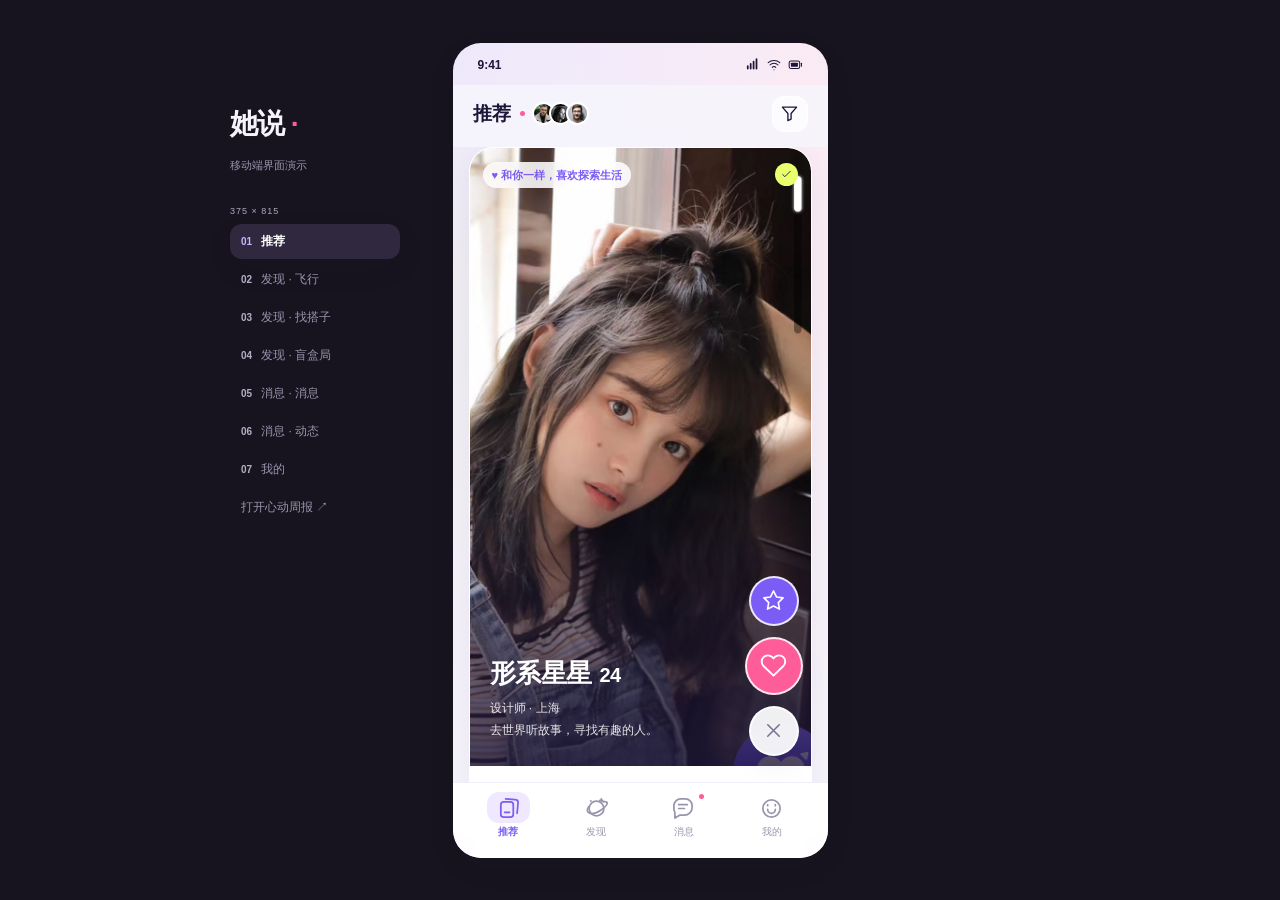
==== commit 0f05e8b8: "Clean profile photo framing for the fixed card" ====
--- a/index.html
+++ b/index.html
@@ -62,7 +62,7 @@
 const $=s=>document.querySelector(s),$$=s=>[...document.querySelectorAll(s)];
 const paths={star:'<path d="m12 2 3.1 6.3 6.9 1-5 4.9 1.2 6.8-6.2-3.2L5.8 21 7 14.2 2 9.3l6.9-1Z"/>',heart:'<path d="M20.8 4.6a5.5 5.5 0 0 0-7.8 0L12 5.7l-1.1-1.1a5.5 5.5 0 0 0-7.8 7.8L12 21l8.8-8.6a5.5 5.5 0 0 0 0-7.8Z"/>',cards:'<rect x="4" y="5" width="13" height="16" rx="3"/><path d="m9 2 10 .7a3 3 0 0 1 3 3L21 17M8 16h5"/>',planet:'<circle cx="12" cy="12" r="7.7"/><path d="M4 10C-1 17 7 20 16 14s9-10 3-9M6 4l.2.2M17 2v3m-1.5-1.5h3"/>',chat:'<path d="M21 11a8 8 0 0 1-8 8H8l-5 3v-6a8 8 0 0 1-1-4V9a7 7 0 0 1 7-7h5a7 7 0 0 1 7 7Z"/><path d="M7 8h9M7 12h6"/>',smile:'<circle cx="12" cy="12" r="9"/><path d="M8 13a4 4 0 0 0 8 0M8 8v1M16 8v1"/>',filter:'<path d="M3 4h18l-7 8v7l-4 2v-9Z"/>',chevron:'<path d="m9 5 7 7-7 7"/>',down:'<path d="m6 9 6 6 6-6"/>',close:'<path d="m6 6 12 12M6 18 18 6"/>',plus:'<path d="M12 4v16M4 12h16"/>',plane:'<path d="m22 2-6.5 20-4.8-8.7L2 8.5Z"/><path d="m22 2-11.3 11.3"/>',clock:'<circle cx="12" cy="12" r="9"/><path d="M12 7v5l3 2"/>',pin:'<path d="M19 10c0 5-7 11-7 11S5 15 5 10a7 7 0 1 1 14 0Z"/><circle cx="12" cy="10" r="2.3"/>',check:'<path d="m5 12 4 4L19 6"/>',spark:'<path d="m12 2 2.5 7.5L22 12l-7.5 2.5L12 22l-2.5-7.5L2 12l7.5-2.5Z"/>',search:'<circle cx="10.5" cy="10.5" r="6.5"/><path d="m16 16 5 5"/>',sort:'<path d="M3 6h12M3 12h9M3 18h6M18 4v16m-3-3 3 3 3-3"/>',bell:'<path d="M18 8a6 6 0 0 0-12 0c0 7-3 7-3 9h18c0-2-3-2-3-9M10 21h4"/>',edit:'<path d="m15 4 5 5M4 20l5-1L21 7a2 2 0 0 0-5-5L4 14Z"/>',shield:'<path d="m12 2 8 3v6c0 6-8 11-8 11S4 17 4 11V5Z"/><path d="m8 11 3 3 5-6"/>',settings:'<path d="m9 3-1 3-3 1-2 4 2 2v4l4 2 3-1 3 1 4-2v-4l2-2-2-4-3-1-1-3Z"/><circle cx="12" cy="11" r="3"/>',bag:'<rect x="4" y="6" width="16" height="15" rx="3"/><path d="M8 6V4a4 4 0 0 1 8 0v2M8 11v1M16 11v1"/>',glass:'<path d="m3 4 9 10 9-10ZM12 14v7M7 21h10M7 8h10"/>',fork:'<path d="M5 2v7a3 3 0 0 0 6 0V2M8 2v20M19 2c-5 4-5 10 0 10V2Zm0 10v10"/>',bookmark:'<path d="M5 3h14v19l-7-5-7 5Z"/>',lock:'<rect x="5" y="10" width="14" height="12" rx="3"/><path d="M8 10V6a4 4 0 0 1 8 0v4M12 15v2"/>',sun:'<circle cx="12" cy="12" r="4"/><path d="M12 1v2M12 21v2M1 12h2M21 12h2M4 4l2 2M18 18l2 2M4 20l2-2M18 6l2-2"/>',wifi:'<path d="M2 8a15 15 0 0 1 20 0M5 12a10 10 0 0 1 14 0M9 16a4 4 0 0 1 6 0M12 20h.01"/>',battery:'<rect x="2" y="5" width="18" height="13" rx="3"/><path d="M23 9v5"/><rect x="5" y="8" width="12" height="7" rx="1" fill="currentColor" stroke="none"/>',signal:'<path d="M3 18v-4M8 18V10M13 18V6M18 18V2" stroke-width="3"/>',send:'<path d="m22 2-7 20-4-9-9-4Zm0 0L11 13"/>'};
 function icon(name,cls=''){return `<svg class="icon ${cls}" viewBox="0 0 24 24" aria-hidden="true">${paths[name]||paths.spark}</svg>`}
-function photo(key,cls='',label='人物示例照片'){const crops={xing:['recommend','125 430 1020 1630'],xingFace:['recommend','460 740 580 580'],sea:['buddy','94 1081 457 541'],seaFace:['buddy','245 1140 220 220'],owner:['me','554 554 390 390'],alan:['buddy','92 474 102 102'],rain:['messages','90 1791 220 220'],dico:['messages','90 2108 220 220'],miki:['messages','90 2424 220 220'],jennie:['messages','90 2741 220 220']};let [source,box]=crops[key]||crops.owner,a=ASSETS[source];return `<span class="photo ${cls}"><svg viewBox="${box}" role="img" aria-label="${label}" preserveAspectRatio="xMidYMid slice"><image href="${a.uri}" width="${a.width}" height="${a.height}"/></svg></span>`}
+function photo(key,cls='',label='人物示例照片'){const crops={xing:['recommend','520 420 920 1320'],xingFace:['recommend','760 850 520 520'],sea:['buddy','94 1081 457 541'],seaFace:['buddy','245 1140 220 220'],owner:['me','554 554 390 390'],alan:['buddy','92 474 102 102'],rain:['messages','90 1791 220 220'],dico:['messages','90 2108 220 220'],miki:['messages','90 2424 220 220'],jennie:['messages','90 2741 220 220']};let [source,box]=crops[key]||crops.owner,a=ASSETS[source];return `<span class="photo ${cls}"><svg viewBox="${box}" role="img" aria-label="${label}" preserveAspectRatio="xMidYMid slice"><image href="${a.uri}" width="${a.width}" height="${a.height}"/></svg></span>`}
 function stack(){return `<span class="avatar-stack">${photo('alan')}${photo('dico')}${photo('miki')}</span>`}
 function heading(num,title){return `<div class="section-heading"><span class="number">${num}</span><h2>${title}</h2></div>`}
 function more(){return `<button class="more" data-action="more" aria-label="更多操作">···</button>`}
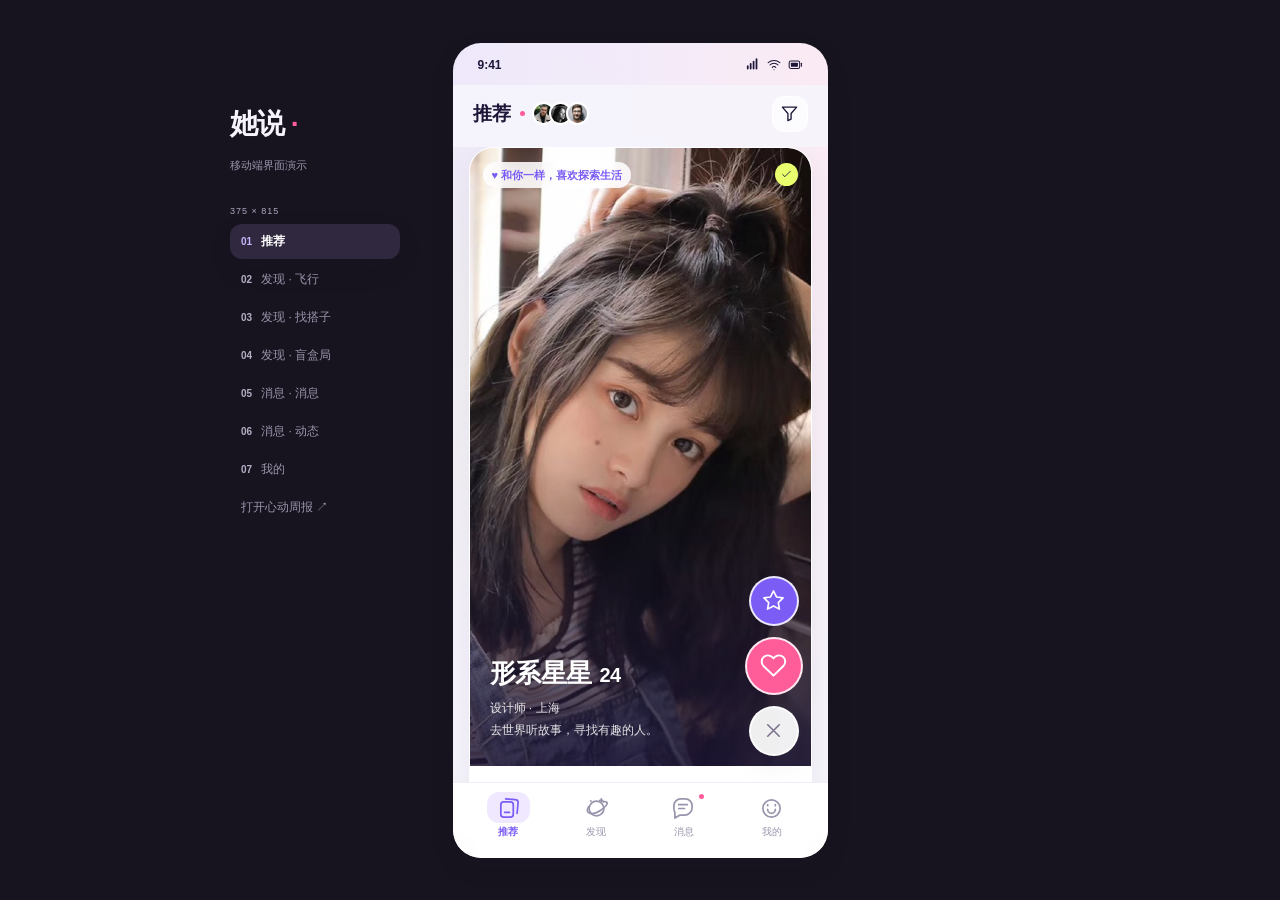
==== commit adaf2d27: "Exclude original screenshot controls from profile crop" ====
--- a/index.html
+++ b/index.html
@@ -62,7 +62,7 @@
 const $=s=>document.querySelector(s),$$=s=>[...document.querySelectorAll(s)];
 const paths={star:'<path d="m12 2 3.1 6.3 6.9 1-5 4.9 1.2 6.8-6.2-3.2L5.8 21 7 14.2 2 9.3l6.9-1Z"/>',heart:'<path d="M20.8 4.6a5.5 5.5 0 0 0-7.8 0L12 5.7l-1.1-1.1a5.5 5.5 0 0 0-7.8 7.8L12 21l8.8-8.6a5.5 5.5 0 0 0 0-7.8Z"/>',cards:'<rect x="4" y="5" width="13" height="16" rx="3"/><path d="m9 2 10 .7a3 3 0 0 1 3 3L21 17M8 16h5"/>',planet:'<circle cx="12" cy="12" r="7.7"/><path d="M4 10C-1 17 7 20 16 14s9-10 3-9M6 4l.2.2M17 2v3m-1.5-1.5h3"/>',chat:'<path d="M21 11a8 8 0 0 1-8 8H8l-5 3v-6a8 8 0 0 1-1-4V9a7 7 0 0 1 7-7h5a7 7 0 0 1 7 7Z"/><path d="M7 8h9M7 12h6"/>',smile:'<circle cx="12" cy="12" r="9"/><path d="M8 13a4 4 0 0 0 8 0M8 8v1M16 8v1"/>',filter:'<path d="M3 4h18l-7 8v7l-4 2v-9Z"/>',chevron:'<path d="m9 5 7 7-7 7"/>',down:'<path d="m6 9 6 6 6-6"/>',close:'<path d="m6 6 12 12M6 18 18 6"/>',plus:'<path d="M12 4v16M4 12h16"/>',plane:'<path d="m22 2-6.5 20-4.8-8.7L2 8.5Z"/><path d="m22 2-11.3 11.3"/>',clock:'<circle cx="12" cy="12" r="9"/><path d="M12 7v5l3 2"/>',pin:'<path d="M19 10c0 5-7 11-7 11S5 15 5 10a7 7 0 1 1 14 0Z"/><circle cx="12" cy="10" r="2.3"/>',check:'<path d="m5 12 4 4L19 6"/>',spark:'<path d="m12 2 2.5 7.5L22 12l-7.5 2.5L12 22l-2.5-7.5L2 12l7.5-2.5Z"/>',search:'<circle cx="10.5" cy="10.5" r="6.5"/><path d="m16 16 5 5"/>',sort:'<path d="M3 6h12M3 12h9M3 18h6M18 4v16m-3-3 3 3 3-3"/>',bell:'<path d="M18 8a6 6 0 0 0-12 0c0 7-3 7-3 9h18c0-2-3-2-3-9M10 21h4"/>',edit:'<path d="m15 4 5 5M4 20l5-1L21 7a2 2 0 0 0-5-5L4 14Z"/>',shield:'<path d="m12 2 8 3v6c0 6-8 11-8 11S4 17 4 11V5Z"/><path d="m8 11 3 3 5-6"/>',settings:'<path d="m9 3-1 3-3 1-2 4 2 2v4l4 2 3-1 3 1 4-2v-4l2-2-2-4-3-1-1-3Z"/><circle cx="12" cy="11" r="3"/>',bag:'<rect x="4" y="6" width="16" height="15" rx="3"/><path d="M8 6V4a4 4 0 0 1 8 0v2M8 11v1M16 11v1"/>',glass:'<path d="m3 4 9 10 9-10ZM12 14v7M7 21h10M7 8h10"/>',fork:'<path d="M5 2v7a3 3 0 0 0 6 0V2M8 2v20M19 2c-5 4-5 10 0 10V2Zm0 10v10"/>',bookmark:'<path d="M5 3h14v19l-7-5-7 5Z"/>',lock:'<rect x="5" y="10" width="14" height="12" rx="3"/><path d="M8 10V6a4 4 0 0 1 8 0v4M12 15v2"/>',sun:'<circle cx="12" cy="12" r="4"/><path d="M12 1v2M12 21v2M1 12h2M21 12h2M4 4l2 2M18 18l2 2M4 20l2-2M18 6l2-2"/>',wifi:'<path d="M2 8a15 15 0 0 1 20 0M5 12a10 10 0 0 1 14 0M9 16a4 4 0 0 1 6 0M12 20h.01"/>',battery:'<rect x="2" y="5" width="18" height="13" rx="3"/><path d="M23 9v5"/><rect x="5" y="8" width="12" height="7" rx="1" fill="currentColor" stroke="none"/>',signal:'<path d="M3 18v-4M8 18V10M13 18V6M18 18V2" stroke-width="3"/>',send:'<path d="m22 2-7 20-4-9-9-4Zm0 0L11 13"/>'};
 function icon(name,cls=''){return `<svg class="icon ${cls}" viewBox="0 0 24 24" aria-hidden="true">${paths[name]||paths.spark}</svg>`}
-function photo(key,cls='',label='人物示例照片'){const crops={xing:['recommend','520 420 920 1320'],xingFace:['recommend','760 850 520 520'],sea:['buddy','94 1081 457 541'],seaFace:['buddy','245 1140 220 220'],owner:['me','554 554 390 390'],alan:['buddy','92 474 102 102'],rain:['messages','90 1791 220 220'],dico:['messages','90 2108 220 220'],miki:['messages','90 2424 220 220'],jennie:['messages','90 2741 220 220']};let [source,box]=crops[key]||crops.owner,a=ASSETS[source];return `<span class="photo ${cls}"><svg viewBox="${box}" role="img" aria-label="${label}" preserveAspectRatio="xMidYMid slice"><image href="${a.uri}" width="${a.width}" height="${a.height}"/></svg></span>`}
+function photo(key,cls='',label='人物示例照片'){const crops={xing:['recommend','510 520 920 1120'],xingFace:['recommend','760 850 520 520'],sea:['buddy','94 1081 457 541'],seaFace:['buddy','245 1140 220 220'],owner:['me','554 554 390 390'],alan:['buddy','92 474 102 102'],rain:['messages','90 1791 220 220'],dico:['messages','90 2108 220 220'],miki:['messages','90 2424 220 220'],jennie:['messages','90 2741 220 220']};let [source,box]=crops[key]||crops.owner,a=ASSETS[source];return `<span class="photo ${cls}"><svg viewBox="${box}" role="img" aria-label="${label}" preserveAspectRatio="xMidYMid slice"><image href="${a.uri}" width="${a.width}" height="${a.height}"/></svg></span>`}
 function stack(){return `<span class="avatar-stack">${photo('alan')}${photo('dico')}${photo('miki')}</span>`}
 function heading(num,title){return `<div class="section-heading"><span class="number">${num}</span><h2>${title}</h2></div>`}
 function more(){return `<button class="more" data-action="more" aria-label="更多操作">···</button>`}
